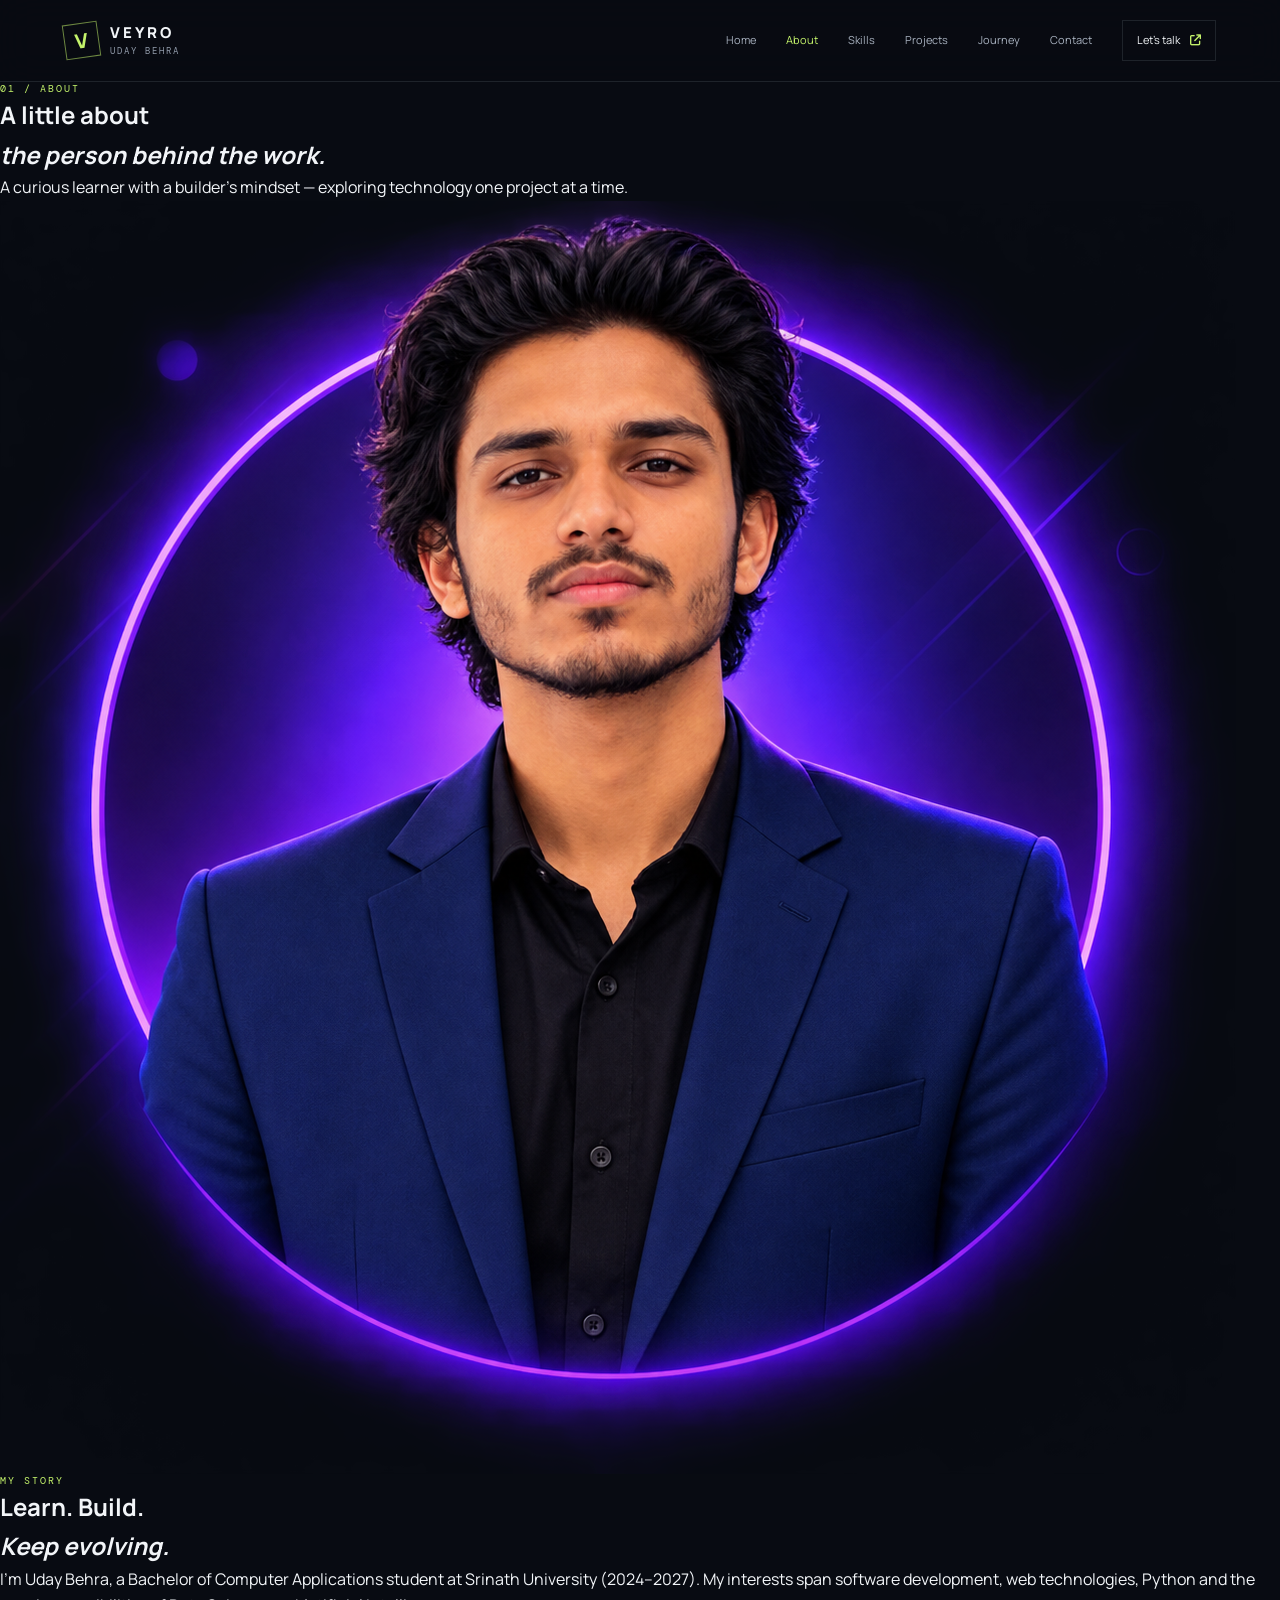
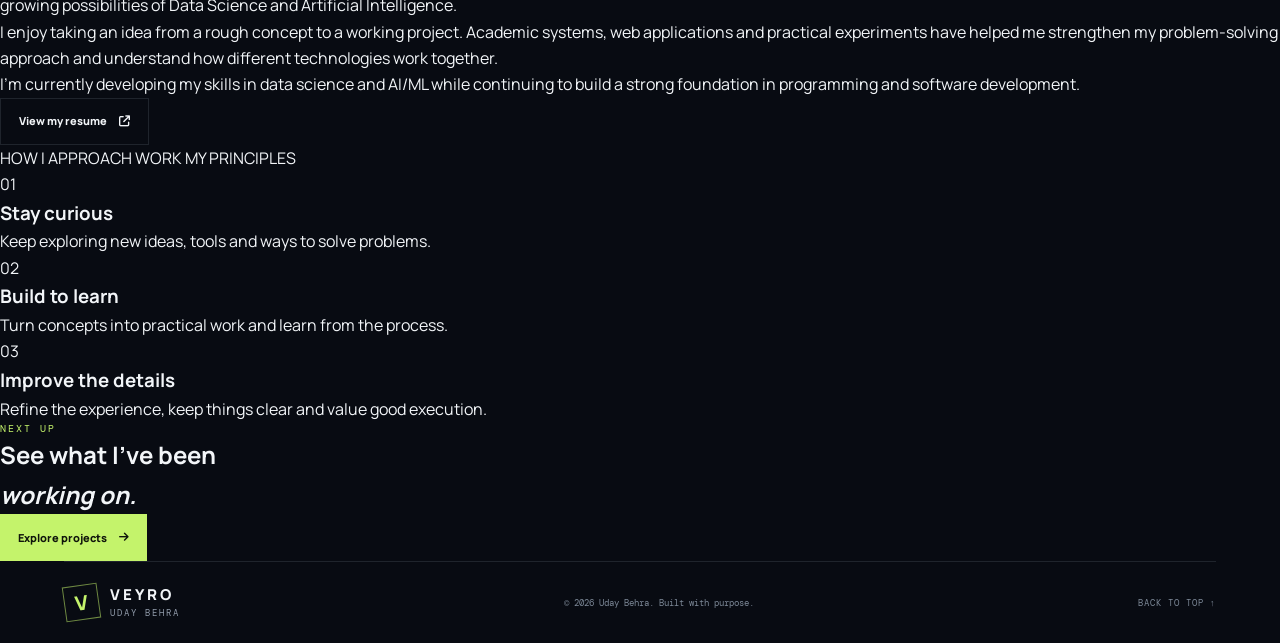
==== about.html @ 2f531437 "Add dedicated About page" ====
<!doctype html><html lang="en"><head><meta charset="utf-8"><meta name="viewport" content="width=device-width,initial-scale=1"><meta name="theme-color" content="#101116"><meta name="description" content="About Uday Behra — background, approach and interests."><title>About | VEYRO — Uday Behra</title><link rel="preconnect" href="https://fonts.googleapis.com"><link rel="preconnect" href="https://fonts.gstatic.com" crossorigin><link href="https://fonts.googleapis.com/css2?family=DM+Mono:wght@400;500&family=Manrope:wght@400;500;600;700;800&display=swap" rel="stylesheet"><link rel="stylesheet" href="https://cdnjs.cloudflare.com/ajax/libs/font-awesome/6.5.2/css/all.min.css"><link rel="stylesheet" href="style.css?v=veyro-multipage-1"></head><body id="top"><div class="scroll-progress" id="progress"></div><header class="site-header"><a class="logo" href="index.html"><span class="logo-mark">V</span><span class="logo-type">VEYRO<small>UDAY BEHRA</small></span></a><button class="menu-toggle" id="menu" aria-label="Toggle navigation" aria-expanded="false"><i class="fa-solid fa-bars"></i></button><nav class="navigation" id="nav"><a class="" href="index.html">Home</a><a class="active" href="about.html">About</a><a class="" href="skills.html">Skills</a><a class="" href="projects.html">Projects</a><a class="" href="journey.html">Journey</a><a class="" href="contact.html">Contact</a><a class="nav-contact" href="contact.html">Let's talk <i class="fa-solid fa-arrow-up-right-from-square"></i></a></nav></header><main>
<section class="page-hero page-shell"><p class="eyebrow">01 / ABOUT</p><h1>A little about<br><em>the person behind the work.</em></h1><p class="page-lead">A curious learner with a builder's mindset — exploring technology one project at a time.</p></section>
<section class="about-main page-shell"><div class="about-photo reveal"><img src="assets/profile.png" alt="Uday Behra"></div><div class="about-story reveal"><p class="eyebrow">MY STORY</p><h2>Learn. Build.<br><em>Keep evolving.</em></h2><p>I'm Uday Behra, a Bachelor of Computer Applications student at Srinath University (2024–2027). My interests span software development, web technologies, Python and the growing possibilities of Data Science and Artificial Intelligence.</p><p>I enjoy taking an idea from a rough concept to a working project. Academic systems, web applications and practical experiments have helped me strengthen my problem-solving approach and understand how different technologies work together.</p><p>I'm currently developing my skills in data science and AI/ML while continuing to build a strong foundation in programming and software development.</p><a class="button button-outline" href="assets/Uday-Behra-Resume.pdf" target="_blank" rel="noopener">View my resume <i class="fa-solid fa-arrow-up-right-from-square"></i></a></div></section>
<section class="values-section"><div class="page-shell"><div class="section-kicker">HOW I APPROACH WORK <span>MY PRINCIPLES</span></div><div class="values-grid"><article class="value-card reveal"><span>01</span><h3>Stay curious</h3><p>Keep exploring new ideas, tools and ways to solve problems.</p></article><article class="value-card reveal"><span>02</span><h3>Build to learn</h3><p>Turn concepts into practical work and learn from the process.</p></article><article class="value-card reveal"><span>03</span><h3>Improve the details</h3><p>Refine the experience, keep things clear and value good execution.</p></article></div></div></section>
<section class="page-cta page-shell"><div><p class="eyebrow">NEXT UP</p><h2>See what I've been<br><em>working on.</em></h2></div><a class="button button-primary" href="projects.html">Explore projects <i class="fa-solid fa-arrow-right"></i></a></section></main><footer class="site-footer"><a class="logo" href="index.html"><span class="logo-mark">V</span><span class="logo-type">VEYRO<small>UDAY BEHRA</small></span></a><p>© <span id="year"></span> Uday Behra. Built with purpose.</p><a href="#top">BACK TO TOP ↑</a></footer><script src="script.js?v=veyro-multipage-1"></script></body></html>
---- style.css ----
:root{--bg:#080b12;--surface:#0d121c;--surface2:#111925;--line:rgba(218,230,255,.11);--text:#f2f5f8;--muted:#929cab;--soft:#c2cad5;--lime:#c4f36b;--cyan:#78e2d0;--max:1180px}*{box-sizing:border-box;margin:0;padding:0}html{scroll-behavior:smooth;scroll-padding-top:90px}body{background:var(--bg);color:var(--text);font-family:Manrope,system-ui,sans-serif;line-height:1.65;overflow-x:hidden}a{color:inherit;text-decoration:none}img{display:block;max-width:100%}button{font:inherit}.scroll-progress{position:fixed;z-index:2000;top:0;left:0;height:2px;width:0;background:var(--lime)}.site-header{height:82px;padding:0 max(5%,calc((100% - var(--max))/2));display:flex;align-items:center;justify-content:space-between;position:sticky;top:0;z-index:1000;background:rgba(8,11,18,.88);backdrop-filter:blur(18px);border-bottom:1px solid var(--line)}.logo{display:flex;align-items:center;gap:11px}.logo-mark{width:35px;height:35px;border:1px solid rgba(196,243,107,.55);color:var(--lime);display:grid;place-items:center;font-size:20px;font-weight:800;transform:rotate(-8deg)}.logo-type{font-size:15px;letter-spacing:3px;font-weight:800;line-height:1.15}.logo-type small{display:block;font:9px 'DM Mono',monospace;letter-spacing:2px;color:var(--muted);margin-top:4px}.navigation{display:flex;align-items:center;gap:30px}.navigation>a{font-size:11px;color:#a9b2c0;transition:.2s}.navigation>a:hover,.navigation>a.active{color:var(--lime)}.navigation .nav-contact{border:1px solid var(--line);padding:10px 14px;color:var(--text)}.navigation .nav-contact i{color:var(--lime);margin-left:8px}.menu-toggle{display:none;background:none;border:0;color:white;font-size:20px}.section-shell{width:min(var(--max),90%);margin-inline:auto}.hero{min-height:690px;position:relative;display:grid;grid-template-columns:1.05fr .95fr;align-items:center;gap:35px;padding:70px 0 105px}.availability{display:inline-flex;align-items:center;gap:9px;border:1px solid var(--line);padding:7px 11px;border-radius:3px;color:#b5c0cb;font:9px 'DM Mono',monospace;letter-spacing:1px;margin-bottom:30px}.availability span,.card-line i{width:7px;height:7px;border-radius:50%;background:var(--lime);box-shadow:0 0 12px rgba(196,243,107,.7)}.eyebrow,.section-label,.mini-label,.detail-label{font:10px 'DM Mono',monospace;letter-spacing:2px;color:var(--lime)}.hero h1{font-size:clamp(48px,6.1vw,79px);line-height:1.08;letter-spacing:-4px;font-weight:800;margin:17px 0 22px}.hero h1 em,.about-layout h2 em,.section-heading h2 em,.contact-copy h2 em{font-style:normal;color:var(--lime)}.accent-dot{color:var(--lime)}.hero-intro{max-width:520px;color:var(--muted);font-size:14px;line-height:1.9}.hero-actions{display:flex;gap:12px;margin:30px 0 30px}.button{min-height:47px;padding:0 18px;display:inline-flex;align-items:center;justify-content:center;gap:12px;font-size:11px;font-weight:800;transition:.25s}.button-primary{background:var(--lime);color:#10150b}.button-outline{border:1px solid var(--line);color:var(--text)}.button:hover{transform:translateY(-3px)}.button i{font-size:11px}.hero-social{display:flex;align-items:center;gap:17px}.hero-social>span{font:9px 'DM Mono',monospace;letter-spacing:1.5px;color:#6f7b8b;margin-right:5px}.hero-social a{color:#aab4c2;font-size:15px}.hero-social a:hover{color:var(--lime)}.hero-visual{height:510px;position:relative;display:grid;place-items:center}.visual-grid{position:absolute;inset:7% 3%;opacity:.22;background-image:linear-gradient(rgba(120,226,208,.16) 1px,transparent 1px),linear-gradient(90deg,rgba(120,226,208,.16) 1px,transparent 1px);background-size:35px 35px;mask-image:radial-gradient(ellipse,black,transparent 72%)}.visual-orbit{position:absolute;border:1px solid rgba(196,243,107,.23);border-radius:50%;transform:rotate(-28deg)}.orbit-one{width:420px;height:300px}.orbit-two{width:350px;height:460px;transform:rotate(42deg);border-color:rgba(120,226,208,.19)}.portrait-frame{position:relative;z-index:2;width:310px;height:390px;background:linear-gradient(145deg,#263343,#111925);border:1px solid rgba(196,243,107,.3);padding:9px;box-shadow:25px 25px 0 rgba(196,243,107,.055),0 30px 90px #0008;overflow:hidden}.portrait-frame img{width:100%;height:100%;object-fit:cover;object-position:center;filter:saturate(.78)}.portrait-fallback{display:none}.portrait-frame.no-photo{display:grid;place-items:center}.portrait-frame.no-photo .portrait-fallback{display:flex;flex-direction:column;align-items:center;font-size:90px;font-weight:800;color:var(--lime)}.portrait-fallback span{font:10px 'DM Mono',monospace;letter-spacing:2px;color:var(--muted)}.float-card{position:absolute;z-index:3;background:#111925;border:1px solid var(--line);box-shadow:0 15px 40px #0006;padding:14px 17px}.card-code{left:-1%;bottom:82px}.mini-label{font-size:8px}.card-code strong{display:block;font-size:14px;margin:4px 0}.card-code strong b{color:var(--lime)}.card-line{display:flex;align-items:center;gap:7px;color:var(--muted);font:9px 'DM Mono',monospace}.card-line i{width:5px;height:5px}.card-location{right:-1%;top:90px;display:flex;align-items:center;gap:9px;font-size:10px;color:#c3ccd7}.card-location i{color:var(--lime)}.visual-index{position:absolute;right:3%;bottom:8px;color:var(--lime);font:11px 'DM Mono',monospace}.visual-index span{color:#677383}.scroll-cue{position:absolute;bottom:25px;left:0;display:flex;align-items:center;gap:12px;color:#6f7b8b;font:9px 'DM Mono',monospace;letter-spacing:1.5px}.scroll-cue span{height:1px;width:35px;background:var(--lime)}.about-section,.expertise-section,.work-section,.journey-section{padding-top:95px;padding-bottom:105px;border-top:1px solid var(--line)}.section-label{display:flex;align-items:center;gap:15px;color:#8793a3;font-size:9px}.section-label i{height:1px;width:42px;background:var(--lime);opacity:.65}.about-layout{display:grid;grid-template-columns:.9fr 1.1fr;gap:90px;margin-top:55px}.about-layout h2,.section-heading h2{font-size:clamp(36px,4.3vw,55px);line-height:1.15;letter-spacing:-2px;margin-top:14px}.about-copy{padding-top:5px}.large-copy{font-size:17px;line-height:1.8;color:#dce3ea;margin-bottom:17px}.about-copy>p:not(.large-copy){font-size:12px;color:var(--muted);line-height:1.9}.about-meta{display:grid;grid-template-columns:repeat(3,1fr);gap:15px;border-top:1px solid var(--line);margin-top:32px;padding-top:20px}.about-meta span,.about-meta b{display:block}.about-meta span{font:8px 'DM Mono',monospace;letter-spacing:1px;color:#8290a0;margin-bottom:6px}.about-meta b{font-size:10px;color:#e2e8ef}.expertise-section{background:#0b1018;width:100%;padding-left:max(5%,calc((100% - var(--max))/2));padding-right:max(5%,calc((100% - var(--max))/2))}.section-heading{display:flex;align-items:end;justify-content:space-between;gap:30px;margin:45px 0 35px}.section-heading h2{margin-top:10px}.section-note{max-width:290px;color:var(--muted);font-size:11px;line-height:1.8}.expertise-grid{display:grid;grid-template-columns:repeat(4,1fr);gap:13px}.expertise-card{position:relative;min-height:260px;padding:25px 21px;background:var(--surface);border:1px solid var(--line);transition:.25s}.expertise-card:hover{border-color:rgba(196,243,107,.45);transform:translateY(-4px)}.card-count{position:absolute;right:18px;top:17px;color:#657183;font:9px 'DM Mono',monospace}.expertise-icon{width:39px;height:39px;display:grid;place-items:center;color:var(--lime);background:rgba(196,243,107,.08);border:1px solid rgba(196,243,107,.16);margin-bottom:24px}.expertise-card h3{font-size:15px;margin-bottom:8px}.expertise-card>p{font-size:10px;color:var(--muted);min-height:42px;line-height:1.7}.chip-list,.project-tags{display:flex;flex-wrap:wrap;gap:6px;margin-top:16px}.chip-list span,.project-tags span{padding:5px 7px;border:1px solid var(--line);font:8px 'DM Mono',monospace;color:#aeb9c7}.work-section .section-heading{margin-bottom:32px}.text-link,.project-link{font-size:10px;color:var(--lime)}.text-link i,.project-link i{margin-left:7px}.project-grid{display:grid;grid-template-columns:repeat(2,1fr);gap:18px}.project-card{background:var(--surface);border:1px solid var(--line);overflow:hidden;transition:.25s}.project-card:hover{transform:translateY(-4px);border-color:rgba(196,243,107,.4)}.project-wide{grid-column:span 2;display:grid;grid-template-columns:1.08fr .92fr}.project-image{height:205px;display:grid;place-items:center;position:relative;overflow:hidden;background:#151e2a}.project-wide .project-image{height:100%;min-height:290px}.project-image>img{width:100%;height:100%;object-fit:cover;transition:.5s}.project-card:hover .project-image>img{transform:scale(1.04)}.image-overlay{position:absolute;inset:0;display:grid;place-items:center;background:#080b12aa;color:var(--lime);opacity:0;transition:.25s}.project-image:hover .image-overlay{opacity:1}.image-overlay i{width:42px;height:42px;border:1px solid rgba(196,243,107,.5);display:grid;place-items:center}.project-info{padding:22px 23px 24px}.project-topline{display:flex;justify-content:space-between;gap:10px;color:#8591a0;font:8px 'DM Mono',monospace;letter-spacing:.8px}.project-info h3{font-size:19px;margin:13px 0 7px}.project-info p{font-size:10px;line-height:1.8;color:var(--muted)}.project-tags{margin-top:15px}.project-link{display:inline-block;margin-top:16px}.project-art{background:radial-gradient(circle at 50% 40%,#273a43,#101722 70%)}.art-symbol{width:100px;height:100px;border:1px solid rgba(196,243,107,.3);border-radius:50%;display:grid;place-items:center;color:var(--lime);font-size:36px;box-shadow:0 0 55px rgba(196,243,107,.09)}.art-food{background:radial-gradient(circle at 50% 40%,#24483c,#101a19 70%)}.art-food .art-symbol{color:#8de0ae;border-color:#8de0ae66}.art-atm{background:radial-gradient(circle at 50% 40%,#3a2e23,#17140f 70%)}.art-atm .art-symbol{color:#f2bd79;border-color:#f2bd7966}.art-game{background:radial-gradient(circle at 50% 40%,#392c4a,#17121e 70%)}.art-game .art-symbol{color:#c69cff;border-color:#c69cff66}.art-machine{background:radial-gradient(circle at 50% 40%,#233b49,#101821 70%)}.art-machine .art-symbol{color:#83d8ed;border-color:#83d8ed66}.journey-section{background:#0b1018;width:100%;padding-left:max(5%,calc((100% - var(--max))/2));padding-right:max(5%,calc((100% - var(--max))/2))}.journey-list{margin-top:45px;border-top:1px solid var(--line)}.journey-item{display:grid;grid-template-columns:125px 15px 1fr auto;align-items:start;gap:22px;padding:25px 0;border-bottom:1px solid var(--line)}.journey-date{font:10px 'DM Mono',monospace;color:#9ba7b5;padding-top:4px}.journey-marker{width:9px;height:9px;border:2px solid var(--lime);border-radius:50%;margin-top:5px;box-shadow:0 0 13px #c4f36b55}.journey-type{font:8px 'DM Mono',monospace;letter-spacing:1.5px;color:var(--lime)}.journey-item h3{font-size:16px;margin:5px 0}.journey-item p{font-size:10px;color:var(--muted)}.journey-status{font:8px 'DM Mono',monospace;color:#a7b1be;border:1px solid var(--line);padding:5px 8px}.certificates{margin-top:55px}.certificate-heading{display:flex;justify-content:space-between;align-items:center;margin-bottom:17px}.certificate-heading>span:last-child{font:8px 'DM Mono',monospace;color:#778494;letter-spacing:1px}.certificate-grid{display:grid;grid-template-columns:1fr 1fr;gap:13px}.certificate-grid article{display:flex;align-items:center;gap:15px;padding:13px;background:var(--surface);border:1px solid var(--line)}.certificate-grid img{width:105px;height:70px;object-fit:cover;background:#151e2a}.certificate-grid b,.certificate-grid span{display:block}.certificate-grid b{font-size:11px}.certificate-grid span{font-size:9px;color:var(--muted);margin-top:5px}.contact-section{padding-top:95px;padding-bottom:85px}.contact-panel{display:grid;grid-template-columns:1.2fr .8fr;gap:50px;padding:55px;background:#111925;border:1px solid rgba(196,243,107,.2);position:relative;overflow:hidden}.contact-panel:after{content:"";position:absolute;width:350px;height:350px;right:15%;top:-230px;border:1px solid rgba(196,243,107,.13);border-radius:50%;box-shadow:0 0 0 40px rgba(196,243,107,.025),0 0 0 80px rgba(196,243,107,.02);pointer-events:none}.contact-copy,.contact-details{position:relative;z-index:1}.contact-copy h2{font-size:clamp(42px,5vw,64px);line-height:1.08;letter-spacing:-3px;margin:14px 0}.contact-copy>p:not(.eyebrow){font-size:11px;color:var(--muted);max-width:380px;margin-bottom:24px}.contact-copy .button{display:inline-flex}.contact-details{align-self:center;display:grid;gap:17px}.detail-label{margin-bottom:5px}.contact-details>a,.contact-details>span{font-size:10px;color:#c4ccd6;display:flex;align-items:center;gap:12px}.contact-details i{width:17px;color:var(--lime)}.contact-social{display:flex;gap:18px;margin-top:14px;padding-top:17px;border-top:1px solid var(--line)}.contact-social a{font:8px 'DM Mono',monospace;letter-spacing:1px;color:#aeb8c5}.contact-social i{font-size:8px;margin-left:4px}.site-footer{width:min(var(--max),90%);margin:auto;padding:23px 0;display:flex;align-items:center;justify-content:space-between;gap:20px;border-top:1px solid var(--line)}.site-footer p,.site-footer>a:last-child{font:9px 'DM Mono',monospace;color:#7d8998}.site-footer>a:last-child{letter-spacing:1px}.reveal{opacity:0;transform:translateY(20px);transition:opacity .7s ease,transform .7s ease}.reveal.visible{opacity:1;transform:none}
@media(max-width:950px){.navigation{gap:17px}.navigation>a{font-size:10px}.hero{min-height:630px}.hero-visual{height:440px}.portrait-frame{width:270px;height:340px}.orbit-one{width:350px;height:260px}.orbit-two{height:380px}.expertise-grid{grid-template-columns:repeat(2,1fr)}.about-layout{gap:45px}.contact-panel{padding:38px;gap:25px}}
@media(max-width:700px){.site-header{height:70px}.menu-toggle{display:block}.navigation{display:none;position:absolute;top:70px;left:0;right:0;background:#0b1018;padding:20px 5%;border-bottom:1px solid var(--line);align-items:stretch;gap:0}.navigation.show{display:flex;flex-direction:column}.navigation>a{padding:12px 0;font-size:12px}.navigation .nav-contact{margin-top:8px;padding:12px}.hero{grid-template-columns:1fr;padding:55px 0 95px;gap:10px}.hero-content{text-align:center}.availability{margin-bottom:22px}.hero h1{font-size:clamp(43px,11vw,65px);letter-spacing:-2.8px}.hero-intro{margin:auto}.hero-actions,.hero-social{justify-content:center}.hero-visual{height:390px;margin-top:15px}.portrait-frame{width:245px;height:305px}.orbit-one{width:320px;height:230px}.orbit-two{height:350px}.card-code{left:0;bottom:55px}.card-location{right:0;top:55px}.scroll-cue{bottom:25px}.about-layout{grid-template-columns:1fr;gap:25px;margin-top:35px}.about-section,.expertise-section,.work-section,.journey-section{padding-top:70px;padding-bottom:75px}.section-heading{align-items:start;flex-direction:column;margin:35px 0 25px}.section-note{max-width:420px}.project-grid{grid-template-columns:1fr}.project-wide{grid-column:auto;display:block}.project-wide .project-image{height:210px;min-height:0}.journey-item{grid-template-columns:75px 12px 1fr;gap:12px}.journey-status{grid-column:3;justify-self:start;margin-top:3px}.contact-panel{grid-template-columns:1fr;padding:30px 23px;gap:35px}.contact-section{padding-top:70px;padding-bottom:65px}.site-footer{flex-wrap:wrap}.site-footer p{order:3;width:100%}}
@media(max-width:460px){.section-shell{width:90%}.hero h1{font-size:43px}.hero-actions{flex-direction:column}.button{width:100%}.hero-visual{height:350px}.portrait-frame{width:220px;height:280px}.orbit-one{width:280px}.orbit-two{height:320px}.float-card{padding:10px 12px}.card-code{left:-3%}.card-location{right:-3%;font-size:9px}.about-meta{grid-template-columns:1fr 1fr}.expertise-grid{grid-template-columns:1fr}.expertise-card{min-height:0}.expertise-card>p{min-height:0}.certificate-grid{grid-template-columns:1fr}.certificate-grid img{width:90px}.project-topline{font-size:7px}.project-info{padding:19px}.journey-item{grid-template-columns:65px 10px 1fr;gap:9px}.journey-item h3{font-size:13px}.journey-item p{font-size:9px}.journey-date{font-size:8px}.site-footer{gap:12px}.site-footer p{font-size:8px}}
@media(prefers-reduced-motion:reduce){html{scroll-behavior:auto}*,*:before,*:after{transition:none!important;animation:none!important}.reveal{opacity:1;transform:none}}
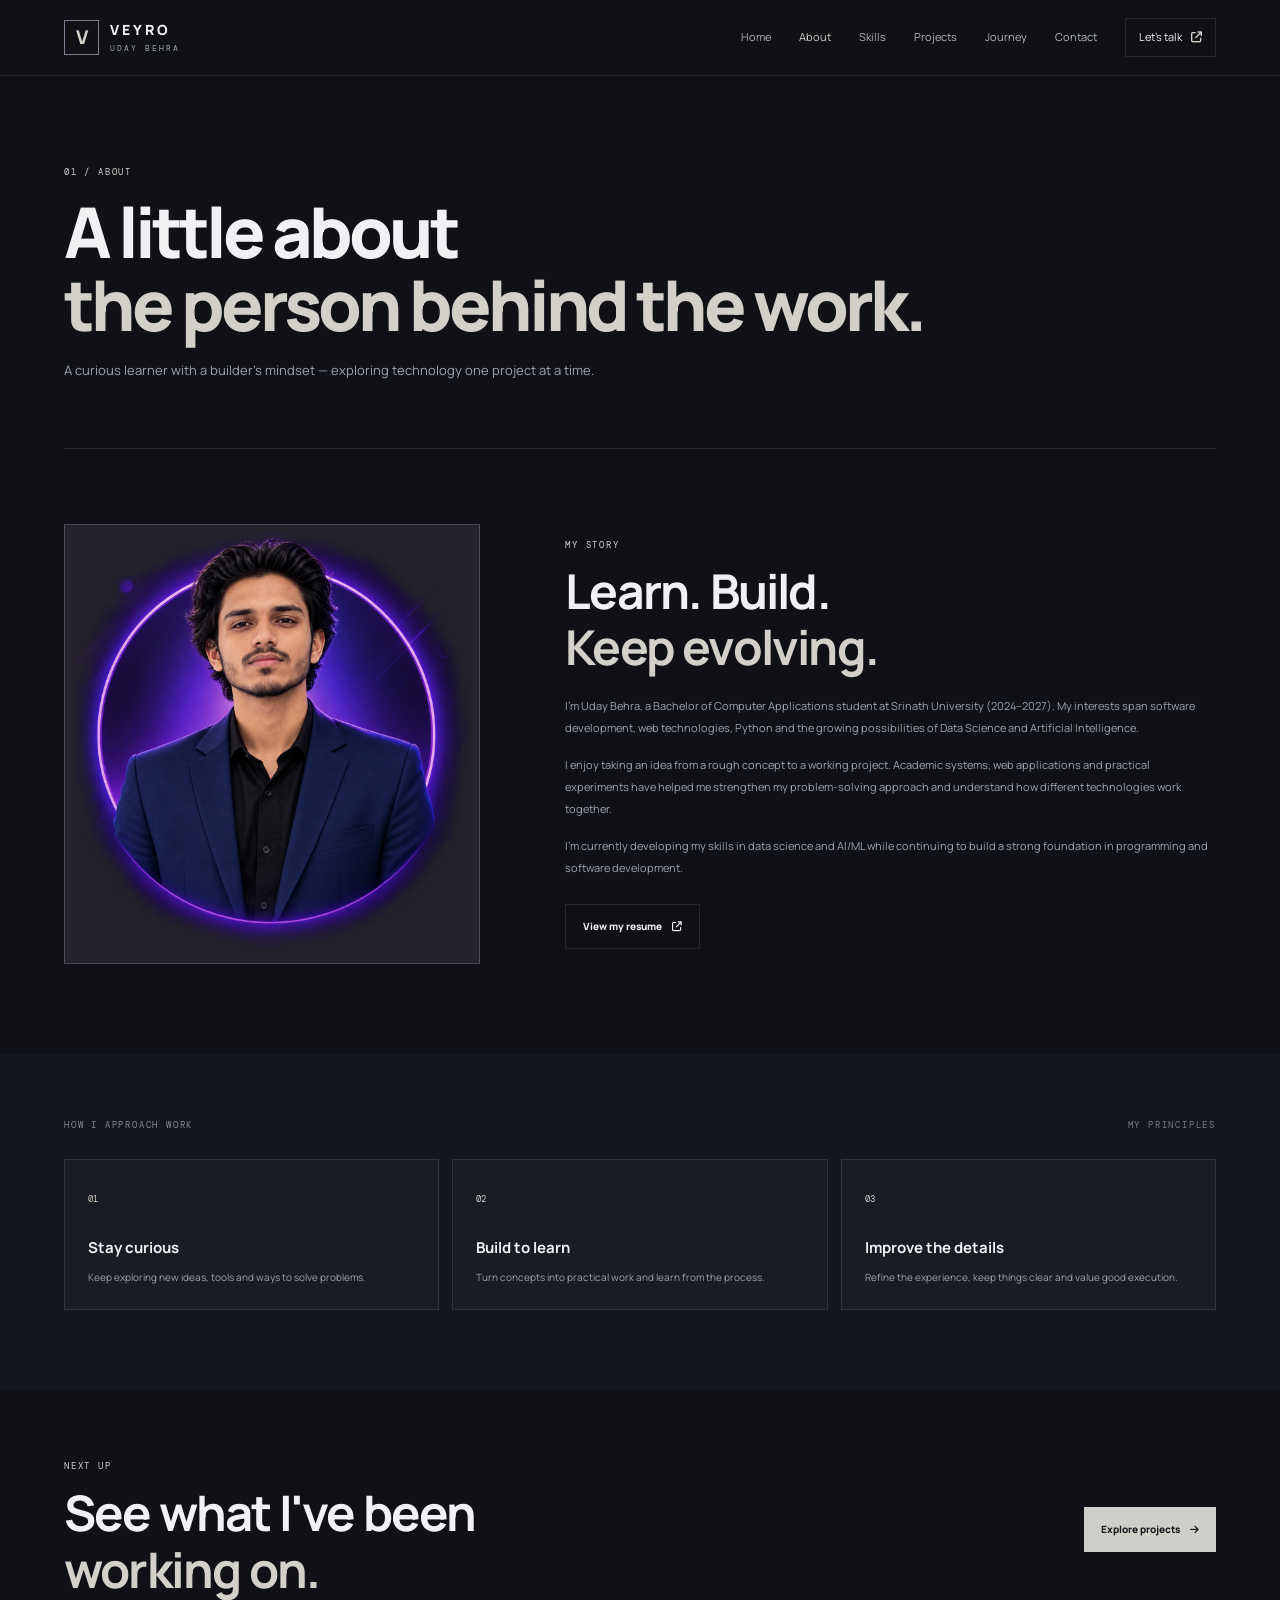
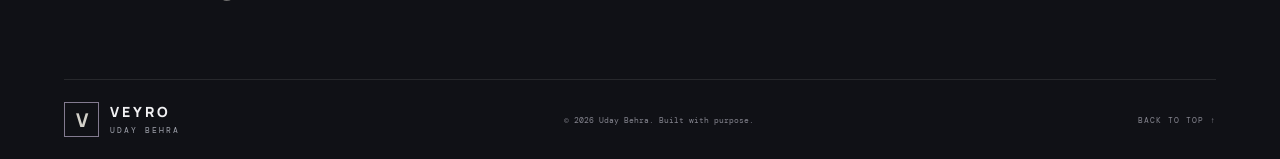
==== commit 9f6edf20: "Redesign VEYRO homepage layout and improve responsive hero" ====
--- a/about.html
+++ b/about.html
@@ -1,5 +1,5 @@
-<!doctype html><html lang="en"><head><meta charset="utf-8"><meta name="viewport" content="width=device-width,initial-scale=1"><meta name="theme-color" content="#101116"><meta name="description" content="About Uday Behra — background, approach and interests."><title>About | VEYRO — Uday Behra</title><link rel="preconnect" href="https://fonts.googleapis.com"><link rel="preconnect" href="https://fonts.gstatic.com" crossorigin><link href="https://fonts.googleapis.com/css2?family=DM+Mono:wght@400;500&family=Manrope:wght@400;500;600;700;800&display=swap" rel="stylesheet"><link rel="stylesheet" href="https://cdnjs.cloudflare.com/ajax/libs/font-awesome/6.5.2/css/all.min.css"><link rel="stylesheet" href="style.css?v=veyro-multipage-1"></head><body id="top"><div class="scroll-progress" id="progress"></div><header class="site-header"><a class="logo" href="index.html"><span class="logo-mark">V</span><span class="logo-type">VEYRO<small>UDAY BEHRA</small></span></a><button class="menu-toggle" id="menu" aria-label="Toggle navigation" aria-expanded="false"><i class="fa-solid fa-bars"></i></button><nav class="navigation" id="nav"><a class="" href="index.html">Home</a><a class="active" href="about.html">About</a><a class="" href="skills.html">Skills</a><a class="" href="projects.html">Projects</a><a class="" href="journey.html">Journey</a><a class="" href="contact.html">Contact</a><a class="nav-contact" href="contact.html">Let's talk <i class="fa-solid fa-arrow-up-right-from-square"></i></a></nav></header><main>
+<!doctype html><html lang="en"><head><meta charset="utf-8"><meta name="viewport" content="width=device-width,initial-scale=1"><meta name="theme-color" content="#101116"><meta name="description" content="About Uday Behra — background, approach and interests."><title>About | VEYRO — Uday Behra</title><link rel="preconnect" href="https://fonts.googleapis.com"><link rel="preconnect" href="https://fonts.gstatic.com" crossorigin><link href="https://fonts.googleapis.com/css2?family=DM+Mono:wght@400;500&family=Manrope:wght@400;500;600;700;800&display=swap" rel="stylesheet"><link rel="stylesheet" href="https://cdnjs.cloudflare.com/ajax/libs/font-awesome/6.5.2/css/all.min.css"><link rel="stylesheet" href="style.css?v=veyro-home-redesign-2"></head><body id="top"><div class="scroll-progress" id="progress"></div><header class="site-header"><a class="logo" href="index.html"><span class="logo-mark">V</span><span class="logo-type">VEYRO<small>UDAY BEHRA</small></span></a><button class="menu-toggle" id="menu" aria-label="Toggle navigation" aria-expanded="false"><i class="fa-solid fa-bars"></i></button><nav class="navigation" id="nav"><a class="" href="index.html">Home</a><a class="active" href="about.html">About</a><a class="" href="skills.html">Skills</a><a class="" href="projects.html">Projects</a><a class="" href="journey.html">Journey</a><a class="" href="contact.html">Contact</a><a class="nav-contact" href="contact.html">Let's talk <i class="fa-solid fa-arrow-up-right-from-square"></i></a></nav></header><main>
 <section class="page-hero page-shell"><p class="eyebrow">01 / ABOUT</p><h1>A little about<br><em>the person behind the work.</em></h1><p class="page-lead">A curious learner with a builder's mindset — exploring technology one project at a time.</p></section>
 <section class="about-main page-shell"><div class="about-photo reveal"><img src="assets/profile.png" alt="Uday Behra"></div><div class="about-story reveal"><p class="eyebrow">MY STORY</p><h2>Learn. Build.<br><em>Keep evolving.</em></h2><p>I'm Uday Behra, a Bachelor of Computer Applications student at Srinath University (2024–2027). My interests span software development, web technologies, Python and the growing possibilities of Data Science and Artificial Intelligence.</p><p>I enjoy taking an idea from a rough concept to a working project. Academic systems, web applications and practical experiments have helped me strengthen my problem-solving approach and understand how different technologies work together.</p><p>I'm currently developing my skills in data science and AI/ML while continuing to build a strong foundation in programming and software development.</p><a class="button button-outline" href="assets/Uday-Behra-Resume.pdf" target="_blank" rel="noopener">View my resume <i class="fa-solid fa-arrow-up-right-from-square"></i></a></div></section>
 <section class="values-section"><div class="page-shell"><div class="section-kicker">HOW I APPROACH WORK <span>MY PRINCIPLES</span></div><div class="values-grid"><article class="value-card reveal"><span>01</span><h3>Stay curious</h3><p>Keep exploring new ideas, tools and ways to solve problems.</p></article><article class="value-card reveal"><span>02</span><h3>Build to learn</h3><p>Turn concepts into practical work and learn from the process.</p></article><article class="value-card reveal"><span>03</span><h3>Improve the details</h3><p>Refine the experience, keep things clear and value good execution.</p></article></div></div></section>
-<section class="page-cta page-shell"><div><p class="eyebrow">NEXT UP</p><h2>See what I've been<br><em>working on.</em></h2></div><a class="button button-primary" href="projects.html">Explore projects <i class="fa-solid fa-arrow-right"></i></a></section></main><footer class="site-footer"><a class="logo" href="index.html"><span class="logo-mark">V</span><span class="logo-type">VEYRO<small>UDAY BEHRA</small></span></a><p>© <span id="year"></span> Uday Behra. Built with purpose.</p><a href="#top">BACK TO TOP ↑</a></footer><script src="script.js?v=veyro-multipage-1"></script></body></html>+<section class="page-cta page-shell"><div><p class="eyebrow">NEXT UP</p><h2>See what I've been<br><em>working on.</em></h2></div><a class="button button-primary" href="projects.html">Explore projects <i class="fa-solid fa-arrow-right"></i></a></section></main><footer class="site-footer"><a class="logo" href="index.html"><span class="logo-mark">V</span><span class="logo-type">VEYRO<small>UDAY BEHRA</small></span></a><p>© <span id="year"></span> Uday Behra. Built with purpose.</p><a href="#top">BACK TO TOP ↑</a></footer><script src="script.js?v=veyro-home-redesign-2"></script></body></html>
--- a/style.css
+++ b/style.css
@@ -1,5 +1,5 @@
-:root{--bg:#080b12;--surface:#0d121c;--surface2:#111925;--line:rgba(218,230,255,.11);--text:#f2f5f8;--muted:#929cab;--soft:#c2cad5;--lime:#c4f36b;--cyan:#78e2d0;--max:1180px}*{box-sizing:border-box;margin:0;padding:0}html{scroll-behavior:smooth;scroll-padding-top:90px}body{background:var(--bg);color:var(--text);font-family:Manrope,system-ui,sans-serif;line-height:1.65;overflow-x:hidden}a{color:inherit;text-decoration:none}img{display:block;max-width:100%}button{font:inherit}.scroll-progress{position:fixed;z-index:2000;top:0;left:0;height:2px;width:0;background:var(--lime)}.site-header{height:82px;padding:0 max(5%,calc((100% - var(--max))/2));display:flex;align-items:center;justify-content:space-between;position:sticky;top:0;z-index:1000;background:rgba(8,11,18,.88);backdrop-filter:blur(18px);border-bottom:1px solid var(--line)}.logo{display:flex;align-items:center;gap:11px}.logo-mark{width:35px;height:35px;border:1px solid rgba(196,243,107,.55);color:var(--lime);display:grid;place-items:center;font-size:20px;font-weight:800;transform:rotate(-8deg)}.logo-type{font-size:15px;letter-spacing:3px;font-weight:800;line-height:1.15}.logo-type small{display:block;font:9px 'DM Mono',monospace;letter-spacing:2px;color:var(--muted);margin-top:4px}.navigation{display:flex;align-items:center;gap:30px}.navigation>a{font-size:11px;color:#a9b2c0;transition:.2s}.navigation>a:hover,.navigation>a.active{color:var(--lime)}.navigation .nav-contact{border:1px solid var(--line);padding:10px 14px;color:var(--text)}.navigation .nav-contact i{color:var(--lime);margin-left:8px}.menu-toggle{display:none;background:none;border:0;color:white;font-size:20px}.section-shell{width:min(var(--max),90%);margin-inline:auto}.hero{min-height:690px;position:relative;display:grid;grid-template-columns:1.05fr .95fr;align-items:center;gap:35px;padding:70px 0 105px}.availability{display:inline-flex;align-items:center;gap:9px;border:1px solid var(--line);padding:7px 11px;border-radius:3px;color:#b5c0cb;font:9px 'DM Mono',monospace;letter-spacing:1px;margin-bottom:30px}.availability span,.card-line i{width:7px;height:7px;border-radius:50%;background:var(--lime);box-shadow:0 0 12px rgba(196,243,107,.7)}.eyebrow,.section-label,.mini-label,.detail-label{font:10px 'DM Mono',monospace;letter-spacing:2px;color:var(--lime)}.hero h1{font-size:clamp(48px,6.1vw,79px);line-height:1.08;letter-spacing:-4px;font-weight:800;margin:17px 0 22px}.hero h1 em,.about-layout h2 em,.section-heading h2 em,.contact-copy h2 em{font-style:normal;color:var(--lime)}.accent-dot{color:var(--lime)}.hero-intro{max-width:520px;color:var(--muted);font-size:14px;line-height:1.9}.hero-actions{display:flex;gap:12px;margin:30px 0 30px}.button{min-height:47px;padding:0 18px;display:inline-flex;align-items:center;justify-content:center;gap:12px;font-size:11px;font-weight:800;transition:.25s}.button-primary{background:var(--lime);color:#10150b}.button-outline{border:1px solid var(--line);color:var(--text)}.button:hover{transform:translateY(-3px)}.button i{font-size:11px}.hero-social{display:flex;align-items:center;gap:17px}.hero-social>span{font:9px 'DM Mono',monospace;letter-spacing:1.5px;color:#6f7b8b;margin-right:5px}.hero-social a{color:#aab4c2;font-size:15px}.hero-social a:hover{color:var(--lime)}.hero-visual{height:510px;position:relative;display:grid;place-items:center}.visual-grid{position:absolute;inset:7% 3%;opacity:.22;background-image:linear-gradient(rgba(120,226,208,.16) 1px,transparent 1px),linear-gradient(90deg,rgba(120,226,208,.16) 1px,transparent 1px);background-size:35px 35px;mask-image:radial-gradient(ellipse,black,transparent 72%)}.visual-orbit{position:absolute;border:1px solid rgba(196,243,107,.23);border-radius:50%;transform:rotate(-28deg)}.orbit-one{width:420px;height:300px}.orbit-two{width:350px;height:460px;transform:rotate(42deg);border-color:rgba(120,226,208,.19)}.portrait-frame{position:relative;z-index:2;width:310px;height:390px;background:linear-gradient(145deg,#263343,#111925);border:1px solid rgba(196,243,107,.3);padding:9px;box-shadow:25px 25px 0 rgba(196,243,107,.055),0 30px 90px #0008;overflow:hidden}.portrait-frame img{width:100%;height:100%;object-fit:cover;object-position:center;filter:saturate(.78)}.portrait-fallback{display:none}.portrait-frame.no-photo{display:grid;place-items:center}.portrait-frame.no-photo .portrait-fallback{display:flex;flex-direction:column;align-items:center;font-size:90px;font-weight:800;color:var(--lime)}.portrait-fallback span{font:10px 'DM Mono',monospace;letter-spacing:2px;color:var(--muted)}.float-card{position:absolute;z-index:3;background:#111925;border:1px solid var(--line);box-shadow:0 15px 40px #0006;padding:14px 17px}.card-code{left:-1%;bottom:82px}.mini-label{font-size:8px}.card-code strong{display:block;font-size:14px;margin:4px 0}.card-code strong b{color:var(--lime)}.card-line{display:flex;align-items:center;gap:7px;color:var(--muted);font:9px 'DM Mono',monospace}.card-line i{width:5px;height:5px}.card-location{right:-1%;top:90px;display:flex;align-items:center;gap:9px;font-size:10px;color:#c3ccd7}.card-location i{color:var(--lime)}.visual-index{position:absolute;right:3%;bottom:8px;color:var(--lime);font:11px 'DM Mono',monospace}.visual-index span{color:#677383}.scroll-cue{position:absolute;bottom:25px;left:0;display:flex;align-items:center;gap:12px;color:#6f7b8b;font:9px 'DM Mono',monospace;letter-spacing:1.5px}.scroll-cue span{height:1px;width:35px;background:var(--lime)}.about-section,.expertise-section,.work-section,.journey-section{padding-top:95px;padding-bottom:105px;border-top:1px solid var(--line)}.section-label{display:flex;align-items:center;gap:15px;color:#8793a3;font-size:9px}.section-label i{height:1px;width:42px;background:var(--lime);opacity:.65}.about-layout{display:grid;grid-template-columns:.9fr 1.1fr;gap:90px;margin-top:55px}.about-layout h2,.section-heading h2{font-size:clamp(36px,4.3vw,55px);line-height:1.15;letter-spacing:-2px;margin-top:14px}.about-copy{padding-top:5px}.large-copy{font-size:17px;line-height:1.8;color:#dce3ea;margin-bottom:17px}.about-copy>p:not(.large-copy){font-size:12px;color:var(--muted);line-height:1.9}.about-meta{display:grid;grid-template-columns:repeat(3,1fr);gap:15px;border-top:1px solid var(--line);margin-top:32px;padding-top:20px}.about-meta span,.about-meta b{display:block}.about-meta span{font:8px 'DM Mono',monospace;letter-spacing:1px;color:#8290a0;margin-bottom:6px}.about-meta b{font-size:10px;color:#e2e8ef}.expertise-section{background:#0b1018;width:100%;padding-left:max(5%,calc((100% - var(--max))/2));padding-right:max(5%,calc((100% - var(--max))/2))}.section-heading{display:flex;align-items:end;justify-content:space-between;gap:30px;margin:45px 0 35px}.section-heading h2{margin-top:10px}.section-note{max-width:290px;color:var(--muted);font-size:11px;line-height:1.8}.expertise-grid{display:grid;grid-template-columns:repeat(4,1fr);gap:13px}.expertise-card{position:relative;min-height:260px;padding:25px 21px;background:var(--surface);border:1px solid var(--line);transition:.25s}.expertise-card:hover{border-color:rgba(196,243,107,.45);transform:translateY(-4px)}.card-count{position:absolute;right:18px;top:17px;color:#657183;font:9px 'DM Mono',monospace}.expertise-icon{width:39px;height:39px;display:grid;place-items:center;color:var(--lime);background:rgba(196,243,107,.08);border:1px solid rgba(196,243,107,.16);margin-bottom:24px}.expertise-card h3{font-size:15px;margin-bottom:8px}.expertise-card>p{font-size:10px;color:var(--muted);min-height:42px;line-height:1.7}.chip-list,.project-tags{display:flex;flex-wrap:wrap;gap:6px;margin-top:16px}.chip-list span,.project-tags span{padding:5px 7px;border:1px solid var(--line);font:8px 'DM Mono',monospace;color:#aeb9c7}.work-section .section-heading{margin-bottom:32px}.text-link,.project-link{font-size:10px;color:var(--lime)}.text-link i,.project-link i{margin-left:7px}.project-grid{display:grid;grid-template-columns:repeat(2,1fr);gap:18px}.project-card{background:var(--surface);border:1px solid var(--line);overflow:hidden;transition:.25s}.project-card:hover{transform:translateY(-4px);border-color:rgba(196,243,107,.4)}.project-wide{grid-column:span 2;display:grid;grid-template-columns:1.08fr .92fr}.project-image{height:205px;display:grid;place-items:center;position:relative;overflow:hidden;background:#151e2a}.project-wide .project-image{height:100%;min-height:290px}.project-image>img{width:100%;height:100%;object-fit:cover;transition:.5s}.project-card:hover .project-image>img{transform:scale(1.04)}.image-overlay{position:absolute;inset:0;display:grid;place-items:center;background:#080b12aa;color:var(--lime);opacity:0;transition:.25s}.project-image:hover .image-overlay{opacity:1}.image-overlay i{width:42px;height:42px;border:1px solid rgba(196,243,107,.5);display:grid;place-items:center}.project-info{padding:22px 23px 24px}.project-topline{display:flex;justify-content:space-between;gap:10px;color:#8591a0;font:8px 'DM Mono',monospace;letter-spacing:.8px}.project-info h3{font-size:19px;margin:13px 0 7px}.project-info p{font-size:10px;line-height:1.8;color:var(--muted)}.project-tags{margin-top:15px}.project-link{display:inline-block;margin-top:16px}.project-art{background:radial-gradient(circle at 50% 40%,#273a43,#101722 70%)}.art-symbol{width:100px;height:100px;border:1px solid rgba(196,243,107,.3);border-radius:50%;display:grid;place-items:center;color:var(--lime);font-size:36px;box-shadow:0 0 55px rgba(196,243,107,.09)}.art-food{background:radial-gradient(circle at 50% 40%,#24483c,#101a19 70%)}.art-food .art-symbol{color:#8de0ae;border-color:#8de0ae66}.art-atm{background:radial-gradient(circle at 50% 40%,#3a2e23,#17140f 70%)}.art-atm .art-symbol{color:#f2bd79;border-color:#f2bd7966}.art-game{background:radial-gradient(circle at 50% 40%,#392c4a,#17121e 70%)}.art-game .art-symbol{color:#c69cff;border-color:#c69cff66}.art-machine{background:radial-gradient(circle at 50% 40%,#233b49,#101821 70%)}.art-machine .art-symbol{color:#83d8ed;border-color:#83d8ed66}.journey-section{background:#0b1018;width:100%;padding-left:max(5%,calc((100% - var(--max))/2));padding-right:max(5%,calc((100% - var(--max))/2))}.journey-list{margin-top:45px;border-top:1px solid var(--line)}.journey-item{display:grid;grid-template-columns:125px 15px 1fr auto;align-items:start;gap:22px;padding:25px 0;border-bottom:1px solid var(--line)}.journey-date{font:10px 'DM Mono',monospace;color:#9ba7b5;padding-top:4px}.journey-marker{width:9px;height:9px;border:2px solid var(--lime);border-radius:50%;margin-top:5px;box-shadow:0 0 13px #c4f36b55}.journey-type{font:8px 'DM Mono',monospace;letter-spacing:1.5px;color:var(--lime)}.journey-item h3{font-size:16px;margin:5px 0}.journey-item p{font-size:10px;color:var(--muted)}.journey-status{font:8px 'DM Mono',monospace;color:#a7b1be;border:1px solid var(--line);padding:5px 8px}.certificates{margin-top:55px}.certificate-heading{display:flex;justify-content:space-between;align-items:center;margin-bottom:17px}.certificate-heading>span:last-child{font:8px 'DM Mono',monospace;color:#778494;letter-spacing:1px}.certificate-grid{display:grid;grid-template-columns:1fr 1fr;gap:13px}.certificate-grid article{display:flex;align-items:center;gap:15px;padding:13px;background:var(--surface);border:1px solid var(--line)}.certificate-grid img{width:105px;height:70px;object-fit:cover;background:#151e2a}.certificate-grid b,.certificate-grid span{display:block}.certificate-grid b{font-size:11px}.certificate-grid span{font-size:9px;color:var(--muted);margin-top:5px}.contact-section{padding-top:95px;padding-bottom:85px}.contact-panel{display:grid;grid-template-columns:1.2fr .8fr;gap:50px;padding:55px;background:#111925;border:1px solid rgba(196,243,107,.2);position:relative;overflow:hidden}.contact-panel:after{content:"";position:absolute;width:350px;height:350px;right:15%;top:-230px;border:1px solid rgba(196,243,107,.13);border-radius:50%;box-shadow:0 0 0 40px rgba(196,243,107,.025),0 0 0 80px rgba(196,243,107,.02);pointer-events:none}.contact-copy,.contact-details{position:relative;z-index:1}.contact-copy h2{font-size:clamp(42px,5vw,64px);line-height:1.08;letter-spacing:-3px;margin:14px 0}.contact-copy>p:not(.eyebrow){font-size:11px;color:var(--muted);max-width:380px;margin-bottom:24px}.contact-copy .button{display:inline-flex}.contact-details{align-self:center;display:grid;gap:17px}.detail-label{margin-bottom:5px}.contact-details>a,.contact-details>span{font-size:10px;color:#c4ccd6;display:flex;align-items:center;gap:12px}.contact-details i{width:17px;color:var(--lime)}.contact-social{display:flex;gap:18px;margin-top:14px;padding-top:17px;border-top:1px solid var(--line)}.contact-social a{font:8px 'DM Mono',monospace;letter-spacing:1px;color:#aeb8c5}.contact-social i{font-size:8px;margin-left:4px}.site-footer{width:min(var(--max),90%);margin:auto;padding:23px 0;display:flex;align-items:center;justify-content:space-between;gap:20px;border-top:1px solid var(--line)}.site-footer p,.site-footer>a:last-child{font:9px 'DM Mono',monospace;color:#7d8998}.site-footer>a:last-child{letter-spacing:1px}.reveal{opacity:0;transform:translateY(20px);transition:opacity .7s ease,transform .7s ease}.reveal.visible{opacity:1;transform:none}
-@media(max-width:950px){.navigation{gap:17px}.navigation>a{font-size:10px}.hero{min-height:630px}.hero-visual{height:440px}.portrait-frame{width:270px;height:340px}.orbit-one{width:350px;height:260px}.orbit-two{height:380px}.expertise-grid{grid-template-columns:repeat(2,1fr)}.about-layout{gap:45px}.contact-panel{padding:38px;gap:25px}}
-@media(max-width:700px){.site-header{height:70px}.menu-toggle{display:block}.navigation{display:none;position:absolute;top:70px;left:0;right:0;background:#0b1018;padding:20px 5%;border-bottom:1px solid var(--line);align-items:stretch;gap:0}.navigation.show{display:flex;flex-direction:column}.navigation>a{padding:12px 0;font-size:12px}.navigation .nav-contact{margin-top:8px;padding:12px}.hero{grid-template-columns:1fr;padding:55px 0 95px;gap:10px}.hero-content{text-align:center}.availability{margin-bottom:22px}.hero h1{font-size:clamp(43px,11vw,65px);letter-spacing:-2.8px}.hero-intro{margin:auto}.hero-actions,.hero-social{justify-content:center}.hero-visual{height:390px;margin-top:15px}.portrait-frame{width:245px;height:305px}.orbit-one{width:320px;height:230px}.orbit-two{height:350px}.card-code{left:0;bottom:55px}.card-location{right:0;top:55px}.scroll-cue{bottom:25px}.about-layout{grid-template-columns:1fr;gap:25px;margin-top:35px}.about-section,.expertise-section,.work-section,.journey-section{padding-top:70px;padding-bottom:75px}.section-heading{align-items:start;flex-direction:column;margin:35px 0 25px}.section-note{max-width:420px}.project-grid{grid-template-columns:1fr}.project-wide{grid-column:auto;display:block}.project-wide .project-image{height:210px;min-height:0}.journey-item{grid-template-columns:75px 12px 1fr;gap:12px}.journey-status{grid-column:3;justify-self:start;margin-top:3px}.contact-panel{grid-template-columns:1fr;padding:30px 23px;gap:35px}.contact-section{padding-top:70px;padding-bottom:65px}.site-footer{flex-wrap:wrap}.site-footer p{order:3;width:100%}}
-@media(max-width:460px){.section-shell{width:90%}.hero h1{font-size:43px}.hero-actions{flex-direction:column}.button{width:100%}.hero-visual{height:350px}.portrait-frame{width:220px;height:280px}.orbit-one{width:280px}.orbit-two{height:320px}.float-card{padding:10px 12px}.card-code{left:-3%}.card-location{right:-3%;font-size:9px}.about-meta{grid-template-columns:1fr 1fr}.expertise-grid{grid-template-columns:1fr}.expertise-card{min-height:0}.expertise-card>p{min-height:0}.certificate-grid{grid-template-columns:1fr}.certificate-grid img{width:90px}.project-topline{font-size:7px}.project-info{padding:19px}.journey-item{grid-template-columns:65px 10px 1fr;gap:9px}.journey-item h3{font-size:13px}.journey-item p{font-size:9px}.journey-date{font-size:8px}.site-footer{gap:12px}.site-footer p{font-size:8px}}
-@media(prefers-reduced-motion:reduce){html{scroll-behavior:auto}*,*:before,*:after{transition:none!important;animation:none!important}.reveal{opacity:1;transform:none}}+:root{--bg:#101116;--surface:#171920;--surface2:#1d2028;--line:rgba(238,240,245,.1);--text:#f1f1f3;--muted:#a0a3ad;--soft:#c8c9cf;--accent:#aaa8a2;--accent2:#d2d0c9;--max:1280px}*{box-sizing:border-box;margin:0;padding:0}html{scroll-behavior:smooth;scroll-padding-top:90px}body{animation:pageEnter .42s ease both;transition:opacity .22s ease; background:var(--bg);color:var(--text);font-family:Manrope,system-ui,sans-serif;line-height:1.7;overflow-x:hidden}a{color:inherit;text-decoration:none}img{display:block;max-width:100%}button,input,textarea{font:inherit}.scroll-progress{position:fixed;z-index:2000;top:0;left:0;height:2px;width:0;background:var(--accent)}.site-header{height:76px;padding:0 max(5%,calc((100% - var(--max))/2));display:flex;align-items:center;justify-content:space-between;position:sticky;top:0;z-index:1000;background:rgba(16,17,22,.94);backdrop-filter:blur(16px);border-bottom:1px solid var(--line)}.logo{display:flex;align-items:center;gap:11px}.logo-mark{width:35px;height:35px;border:1px solid #837b90;color:var(--accent2);display:grid;place-items:center;font-size:19px;font-weight:800}.logo-type{font-size:14px;letter-spacing:3px;font-weight:800;line-height:1.15}.logo-type small{display:block;font:8px 'DM Mono',monospace;letter-spacing:2px;color:var(--muted);margin-top:5px}.navigation{display:flex;align-items:center;gap:28px}.navigation>a{font-size:11px;color:#b2b3bc;transition:color .25s}.navigation>a:hover,.navigation>a.active{color:var(--accent2)}.navigation .nav-contact{border:1px solid var(--line);padding:9px 13px;color:var(--text)}.navigation .nav-contact i{color:var(--accent2);margin-left:7px}.menu-toggle{display:none;background:none;border:0;color:white;font-size:20px}.page-shell{width:min(var(--max),90%);margin-inline:auto}.eyebrow,.section-kicker,.section-label,.project-index,.project-row>div>span,.timeline-entry>div>span,.contact-methods small,.detail-label{font:9px 'DM Mono',monospace;letter-spacing:1.8px;color:var(--accent2)}.home-hero{min-height:650px;display:grid;grid-template-columns:1fr 1fr;align-items:center;gap:58px;padding:62px 0 48px}.availability{display:inline-flex;align-items:center;gap:9px;border:1px solid var(--line);padding:7px 11px;color:#c3c3ca;font:8px 'DM Mono',monospace;letter-spacing:1px;margin-bottom:26px}.availability span{width:6px;height:6px;border-radius:50%;background:#9eaf9d}.home-copy h1,.page-hero h1{font-size:clamp(50px,6.2vw,82px);line-height:1.04;letter-spacing:-4px;font-weight:800;margin:15px 0 20px}.home-copy h1 em,.page-hero h1 em,.home-intro h2 em,.home-bottom h2 em,.about-story h2 em,.page-cta h2 em,.contact-copy h2 em{font-style:normal;color:var(--accent2)}.hero-intro,.page-lead{max-width:550px;color:var(--muted);font-size:13px;line-height:1.95}.hero-actions{display:flex;gap:11px;margin:28px 0}.button{min-height:45px;padding:0 17px;display:inline-flex;align-items:center;justify-content:center;gap:10px;font-size:10px;font-weight:800;transition:transform .25s,background .25s,border-color .25s}.button-primary{background:#d0cec8;color:#17181c}.button-outline{border:1px solid var(--line);color:var(--text)}.button:hover{transform:translateY(-3px)}.button-primary:hover{background:#e0ded8}.hero-social{display:flex;align-items:center;gap:17px}.hero-social>span{font:8px 'DM Mono',monospace;letter-spacing:1.5px;color:#858894;margin-right:5px}.hero-social a{font-size:14px;color:#c2c2ca}.hero-social a:hover{color:var(--accent2)}.home-visual{height:535px;position:relative;display:grid;place-items:center}.portrait-frame{width:min(100%,490px);height:500px;padding:0;background:#202127;border:1px solid #555761;box-shadow:14px 14px 0 rgba(255,255,255,.035);overflow:hidden;clip-path:polygon(10% 0,100% 0,100% 88%,88% 100%,0 100%,0 12%)}.portrait-frame img{width:100%;height:100%;object-fit:cover;object-position:center 28%;filter:saturate(.82)}.portrait-fallback{display:none}.portrait-frame.no-photo{display:grid;place-items:center}.portrait-frame.no-photo .portrait-fallback{display:flex;flex-direction:column;align-items:center;font-size:86px;font-weight:800;color:var(--accent2)}.portrait-fallback span{font:9px 'DM Mono',monospace;letter-spacing:2px;color:var(--muted)}.visual-note{position:absolute;background:#1b1c23;border:1px solid var(--line);padding:11px 14px;font:8px 'DM Mono',monospace;letter-spacing:1px;color:#c7c5cd}.visual-note span{color:var(--accent2);padding:0 4px}.note-top{top:12px;right:-8px}.note-bottom{bottom:12px;left:-10px}.home-stats{display:grid;grid-template-columns:repeat(4,1fr);padding:22px 0 34px;border-bottom:1px solid var(--line);gap:0}.stat-item{display:flex;align-items:center;justify-content:center;gap:16px;padding:8px 14px;border-right:1px solid var(--line)}.stat-item:last-child{border:0}.stat-item>i{font-size:23px;color:var(--accent2)}.stat-item strong{display:block;font-size:19px;line-height:1.3}.stat-item span{display:block;font-size:10px;color:var(--muted)}.section-block{padding-top:40px;padding-bottom:90px;border-top:1px solid var(--line)}.section-kicker{display:flex;justify-content:space-between;color:#858895}.section-kicker span{color:#777b86}.home-intro-grid{display:grid;grid-template-columns:1fr 1fr;gap:70px;margin-top:40px}.home-intro h2,.home-bottom h2,.page-cta h2{font-size:clamp(33px,4vw,49px);line-height:1.18;letter-spacing:-1.8px}.home-intro-grid>div p{font-size:12px;color:var(--muted);line-height:1.95;margin-bottom:16px}.under-link{font-size:10px;color:var(--accent2);display:inline-flex;align-items:center;gap:9px}.home-focus{background:#15171e;padding:65px 0 80px}.focus-grid{display:grid;grid-template-columns:repeat(3,1fr);gap:13px;margin-top:28px}.focus-card{position:relative;min-height:210px;padding:24px;background:#1a1c24;border:1px solid var(--line);transition:transform .3s,border-color .3s}.focus-card:hover{transform:translateY(-5px);border-color:#77766f}.focus-card>span{position:absolute;right:18px;top:16px;color:#85818e;font:9px 'DM Mono',monospace}.focus-card>i{font-size:19px;color:var(--accent2);margin-bottom:22px}.focus-card h3{font-size:15px;margin-bottom:6px}.focus-card p{font-size:10px;color:var(--muted);line-height:1.8;min-height:38px}.focus-card b{display:block;font:9px 'DM Mono',monospace;color:var(--accent2);margin-top:17px}.home-bottom,.page-cta{padding-top:75px;padding-bottom:75px;display:flex;align-items:center;justify-content:space-between;gap:25px}.home-bottom h2{margin-top:12px}.page-hero{padding-top:90px;padding-bottom:65px;border-bottom:1px solid var(--line)}.page-hero h1{font-size:clamp(46px,6vw,70px);margin:17px 0}.page-lead{max-width:610px}.about-main{display:grid;grid-template-columns:.78fr 1.22fr;gap:85px;padding-top:75px;padding-bottom:90px;align-items:center}.about-photo{height:440px;background:#24232b;padding:8px;border:1px solid #514b59}.about-photo img{width:100%;height:100%;object-fit:cover;object-position:center;filter:saturate(.75)}.about-story h2,.contact-copy h2{font-size:clamp(35px,4vw,48px);line-height:1.16;letter-spacing:-1.8px;margin:12px 0 20px}.about-story>p:not(.eyebrow),.contact-copy>p:not(.eyebrow){font-size:11px;color:var(--muted);line-height:2;margin-bottom:15px}.about-story .button{margin-top:10px}.values-section,.certification-section{background:#15171e;padding:65px 0 80px}.values-grid{display:grid;grid-template-columns:repeat(3,1fr);gap:13px;margin-top:28px}.value-card{padding:23px;background:#1a1c24;border:1px solid var(--line)}.value-card>span{font:9px 'DM Mono',monospace;color:var(--accent2)}.value-card h3{font-size:15px;margin:25px 0 7px}.value-card p{font-size:10px;color:var(--muted);line-height:1.8}.page-cta{padding-top:70px;padding-bottom:80px}.page-cta h2{margin-top:12px}.skills-main{padding-top:35px;padding-bottom:45px}.skill-category{display:grid;grid-template-columns:.8fr 1.2fr;gap:35px;padding:27px 0;border-bottom:1px solid var(--line)}.skill-heading{display:flex;gap:17px}.skill-heading>span{font:10px 'DM Mono',monospace;color:var(--accent2);padding-top:5px}.skill-heading h2{font-size:17px}.skill-heading p{font-size:10px;color:var(--muted);margin-top:5px}.skill-pills{display:flex;flex-wrap:wrap;gap:8px;align-content:center}.skill-pills span,.project-tags span{border:1px solid var(--line);padding:7px 11px;color:#d0ced5;font:9px 'DM Mono',monospace}.skills-note{padding-bottom:80px}.note-box{display:flex;align-items:center;gap:20px;background:#191b23;border:1px solid var(--line);padding:24px}.note-box>i{font-size:23px;color:var(--accent2)}.note-box h3{font-size:14px}.note-box p{font-size:10px;color:var(--muted);margin-top:4px}.projects-main{padding-top:55px;padding-bottom:90px}.project-feature{display:grid;grid-template-columns:1.1fr .9fr;background:#181a22;border:1px solid var(--line);margin-bottom:30px}.project-visual{height:100%;min-height:300px;overflow:hidden}.project-visual img{width:100%;height:100%;object-fit:cover;transition:transform .6s}.project-visual:hover img{transform:scale(1.035)}.project-description{padding:35px;align-self:center}.project-description h2{font-size:25px;line-height:1.25;margin:15px 0}.project-description p,.project-row p{font-size:11px;color:var(--muted);line-height:1.9}.project-tags{display:flex;flex-wrap:wrap;gap:7px;margin:17px 0}.project-description .under-link{margin-top:8px}.project-list{border-top:1px solid var(--line)}.project-row{display:grid;grid-template-columns:60px 1fr auto;gap:22px;align-items:center;padding:23px 10px;border-bottom:1px solid var(--line)}.project-icon{width:48px;height:48px;display:grid;place-items:center;background:#20212a;color:var(--accent2);font-size:18px}.project-row h3{font-size:15px;margin:5px 0}.project-row p{max-width:690px}.project-row>a{color:var(--accent2);padding:12px}.project-static{font:8px 'DM Mono',monospace;color:#8c8b94}.journey-main{padding-top:55px;padding-bottom:75px}.timeline{max-width:900px;margin-left:auto;border-left:1px solid #665f70}.timeline-entry{display:grid;grid-template-columns:125px 15px 1fr;gap:22px;padding:0 0 48px;margin-left:-1px}.timeline-entry time{font:10px 'DM Mono',monospace;color:#a7a2ae;padding-top:3px}.timeline-dot{width:9px;height:9px;background:var(--accent2);border:2px solid var(--bg);border-radius:50%;margin:4px 0 0 -5px}.timeline-entry h2{font-size:19px;margin:8px 0 4px}.timeline-entry h3{font-size:11px;color:#c1bdc8;font-weight:600}.timeline-entry p{font-size:10px;color:var(--muted);line-height:1.9;margin-top:11px;max-width:650px}.status-label{display:inline-block;font:8px 'DM Mono',monospace;color:var(--accent2);border:1px solid var(--line);padding:5px 8px;margin-top:13px;font-weight:400}.certificate-grid{display:grid;grid-template-columns:1fr 1fr;gap:14px;margin-top:27px}.certificate-grid article{display:flex;align-items:center;gap:16px;background:#1b1d25;border:1px solid var(--line);padding:13px}.certificate-grid img{width:115px;height:76px;object-fit:cover;background:#292832}.certificate-grid span{font:8px 'DM Mono',monospace;color:var(--accent2);letter-spacing:1px}.certificate-grid h3{font-size:12px;margin-top:5px}.contact-main{display:grid;grid-template-columns:1fr 1fr;gap:85px;padding-top:65px;padding-bottom:100px}.contact-copy h2{font-size:clamp(38px,4.5vw,55px)}.contact-methods{display:grid;gap:0;margin-top:27px}.contact-methods>a,.contact-methods>div{display:grid;grid-template-columns:25px 1fr 18px;align-items:center;gap:12px;padding:15px 0;border-bottom:1px solid var(--line);font-size:10px;color:#d4d2d9}.contact-methods>div{grid-template-columns:25px 1fr}.contact-methods>*>i:first-child{color:var(--accent2)}.contact-methods small{display:block;font-size:8px;margin-bottom:4px}.contact-methods>a>i:last-child{font-size:9px;color:#898691}.contact-social-links{display:flex;gap:22px;margin-top:22px}.contact-social-links a{font:9px 'DM Mono',monospace;color:var(--accent2)}.contact-form{background:#191b23;border:1px solid var(--line);padding:28px}.contact-form label{display:block;font-size:10px;color:#c3c1c9;margin-top:17px}.contact-form input,.contact-form textarea{display:block;width:100%;background:#111319;border:1px solid var(--line);padding:12px;color:white;margin-top:7px;font-size:11px;outline:none}.contact-form input:focus,.contact-form textarea:focus{border-color:#aaa8a2}.contact-form textarea{height:125px;resize:vertical}.contact-form button{border:0;cursor:pointer;margin-top:19px}.form-note{font-size:9px;color:#8e8d96;margin-top:12px}.site-footer{width:min(var(--max),90%);margin:auto;padding:22px 0;display:flex;align-items:center;justify-content:space-between;gap:20px;border-top:1px solid var(--line)}.site-footer p,.site-footer>a:last-child{font:8px 'DM Mono',monospace;color:#85858f}.site-footer>a:last-child{letter-spacing:1px}.reveal{opacity:0;transform:translateY(18px);transition:opacity .7s ease,transform .7s ease}.reveal.visible{opacity:1;transform:none}.focus-card:nth-child(2){transition-delay:.08s}.focus-card:nth-child(3){transition-delay:.16s}
+@media(max-width:900px){.navigation{gap:15px}.navigation>a{font-size:10px}.home-hero{gap:25px}.portrait-frame{width:100%;height:420px}.about-main{gap:45px}.contact-main{gap:40px}}
+@media(max-width:700px){.home-stats{grid-template-columns:1fr 1fr;row-gap:12px}.stat-item:nth-child(2){border-right:0}.site-header{height:70px}.menu-toggle{display:block}.navigation{display:none;position:absolute;top:70px;left:0;right:0;background:#15171e;padding:16px 5%;border-bottom:1px solid var(--line);align-items:stretch;gap:0}.navigation.show{display:flex;flex-direction:column}.navigation>a{padding:11px 0;font-size:12px}.navigation .nav-contact{margin-top:7px;padding:11px}.home-hero{grid-template-columns:1fr;padding:55px 0 65px;gap:15px}.home-copy{text-align:center}.availability{margin-bottom:20px}.home-copy h1{font-size:clamp(43px,10vw,62px);letter-spacing:-2.5px}.hero-intro{margin:auto}.hero-actions,.hero-social{justify-content:center}.home-visual{height:390px}.portrait-frame{width:min(100%,330px);height:350px}.note-top{right:0;top:35px}.note-bottom{left:0;bottom:30px}.home-intro-grid{grid-template-columns:1fr;gap:22px}.home-focus{padding:55px 0}.focus-grid{grid-template-columns:1fr}.focus-card{min-height:175px}.home-bottom,.page-cta{align-items:flex-start;flex-direction:column}.page-hero{padding-top:65px;padding-bottom:48px}.page-hero h1{font-size:clamp(42px,10vw,60px);letter-spacing:-2.5px}.about-main{grid-template-columns:1fr;gap:30px;padding-top:45px;padding-bottom:60px}.about-photo{height:370px;max-width:360px}.values-grid{grid-template-columns:1fr}.value-card h3{margin-top:14px}.skill-category{grid-template-columns:1fr;gap:16px}.project-feature{grid-template-columns:1fr}.project-visual{height:220px;min-height:0}.project-description{padding:24px}.project-row{grid-template-columns:42px 1fr auto;gap:12px;padding:18px 0}.project-icon{width:40px;height:40px}.project-row h3{font-size:13px}.project-row p{font-size:9px}.project-static{display:none}.timeline-entry{grid-template-columns:75px 12px 1fr;gap:12px}.timeline-entry h2{font-size:15px}.certificate-grid{grid-template-columns:1fr}.contact-main{grid-template-columns:1fr;gap:35px;padding-top:45px;padding-bottom:65px}.site-footer{flex-wrap:wrap}.site-footer p{order:3;width:100%}}
+@media(max-width:460px){.home-stats{grid-template-columns:1fr 1fr}.stat-item{justify-content:flex-start;padding:8px}.stat-item>i{font-size:18px}.stat-item strong{font-size:16px}.hero-actions{flex-direction:column}.button{width:100%}.home-visual{height:330px}.portrait-frame{width:min(100%,280px);height:290px}.visual-note{font-size:7px;padding:9px}.home-intro h2,.home-bottom h2,.page-cta h2{font-size:34px}.page-hero h1{font-size:41px}.about-photo{height:320px}.project-row{grid-template-columns:35px 1fr auto;gap:9px}.project-icon{width:34px;height:34px;font-size:14px}.project-row>div>span{font-size:7px}.timeline-entry{grid-template-columns:60px 10px 1fr;gap:9px}.timeline-entry time{font-size:8px}.timeline-entry p{font-size:9px}.certificate-grid img{width:88px;height:65px}.contact-form{padding:20px}.site-footer p{font-size:7px}}
+@keyframes pageEnter{from{opacity:0;transform:translateY(5px)}to{opacity:1;transform:none}}body.page-leaving{opacity:0;transform:translateY(4px)}@media(prefers-reduced-motion:reduce){body{animation:none;transition:none}body.page-leaving{opacity:1}html{scroll-behavior:auto}*,*:before,*:after{transition:none!important;animation:none!important}.reveal{opacity:1;transform:none}}
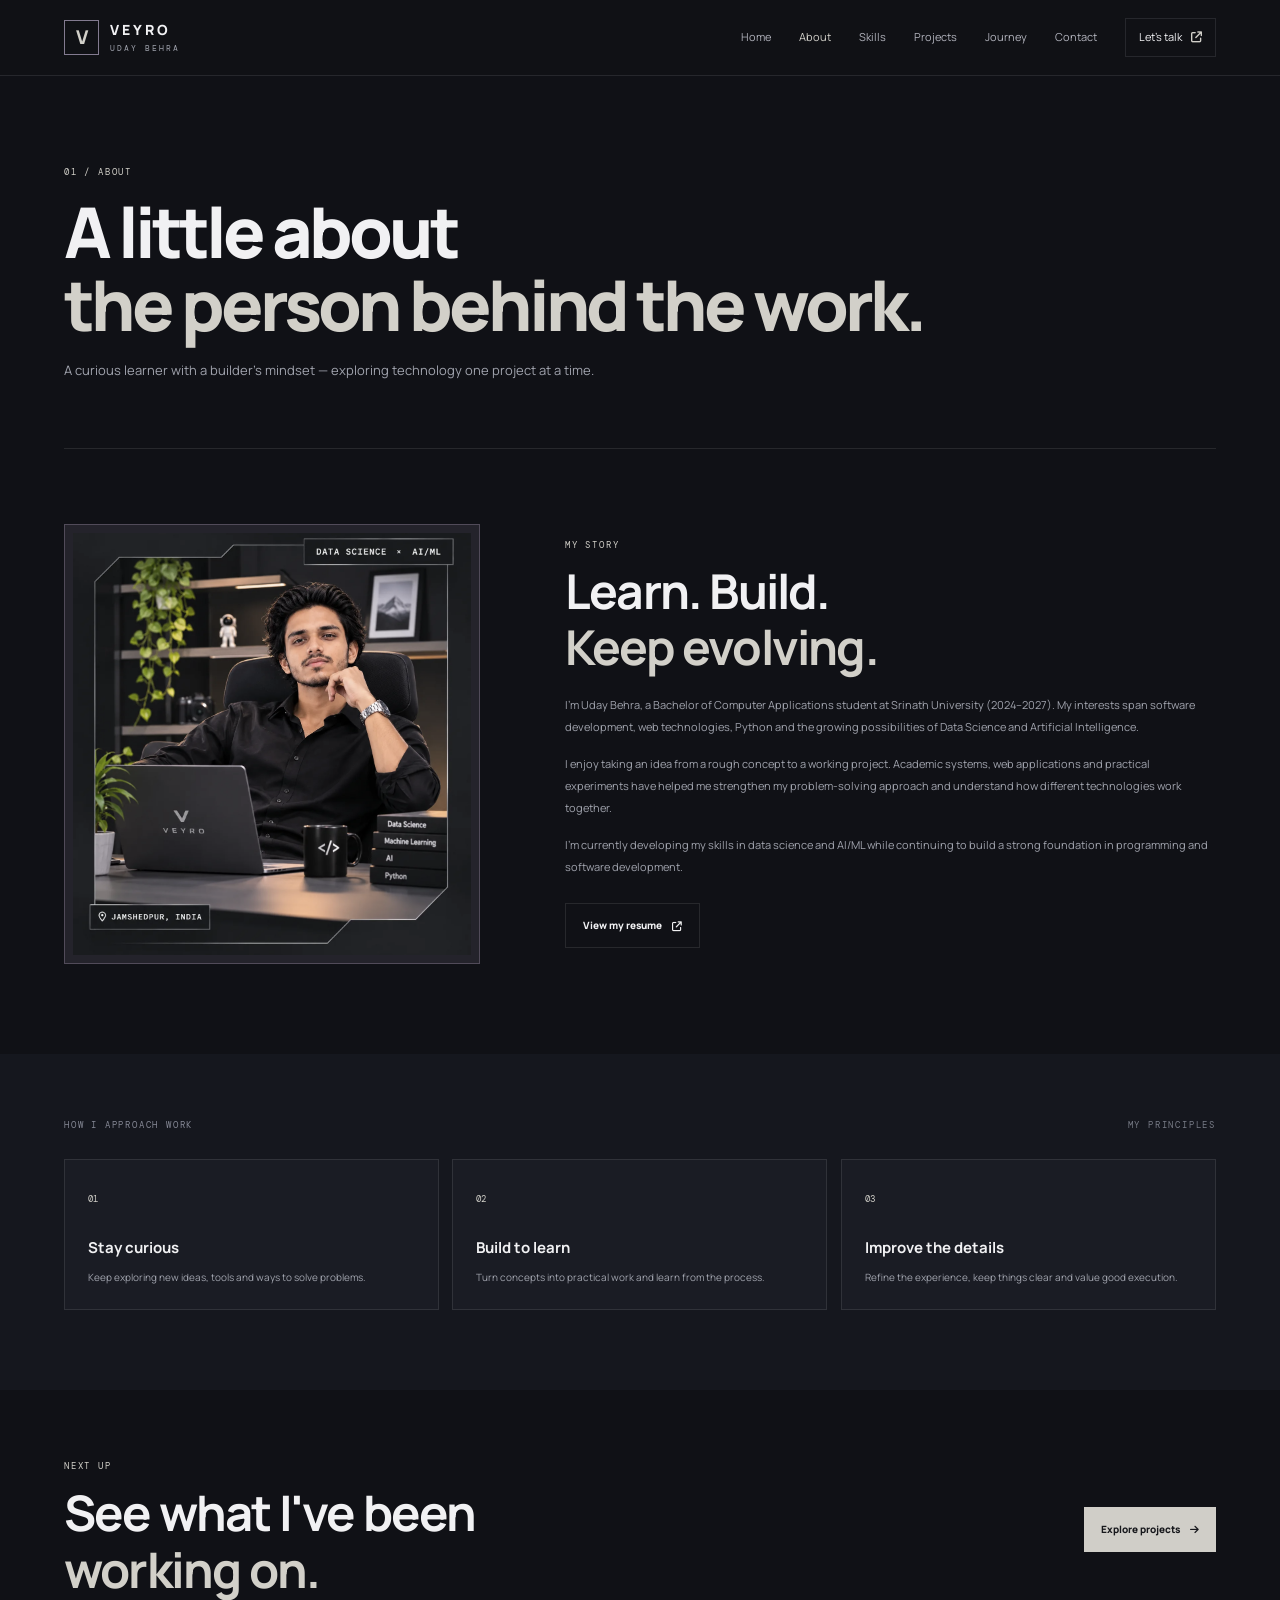
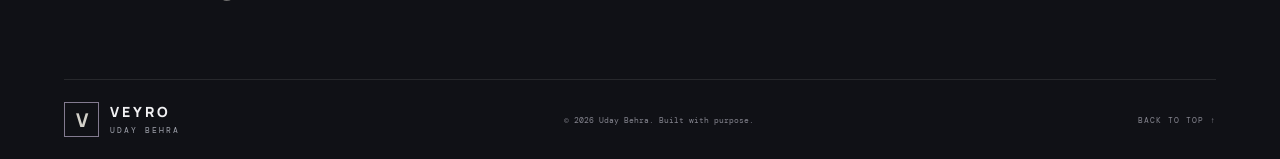
==== commit 7b2d07fb: "Optimize VEYRO portfolio animations and performance" ====
--- a/about.html
+++ b/about.html
@@ -1,5 +1,6 @@
-<!doctype html><html lang="en"><head><meta charset="utf-8"><meta name="viewport" content="width=device-width,initial-scale=1"><meta name="theme-color" content="#101116"><meta name="description" content="About Uday Behra — background, approach and interests."><title>About | VEYRO — Uday Behra</title><link rel="preconnect" href="https://fonts.googleapis.com"><link rel="preconnect" href="https://fonts.gstatic.com" crossorigin><link href="https://fonts.googleapis.com/css2?family=DM+Mono:wght@400;500&family=Manrope:wght@400;500;600;700;800&display=swap" rel="stylesheet"><link rel="stylesheet" href="https://cdnjs.cloudflare.com/ajax/libs/font-awesome/6.5.2/css/all.min.css"><link rel="stylesheet" href="style.css?v=veyro-home-redesign-2"></head><body id="top"><div class="scroll-progress" id="progress"></div><header class="site-header"><a class="logo" href="index.html"><span class="logo-mark">V</span><span class="logo-type">VEYRO<small>UDAY BEHRA</small></span></a><button class="menu-toggle" id="menu" aria-label="Toggle navigation" aria-expanded="false"><i class="fa-solid fa-bars"></i></button><nav class="navigation" id="nav"><a class="" href="index.html">Home</a><a class="active" href="about.html">About</a><a class="" href="skills.html">Skills</a><a class="" href="projects.html">Projects</a><a class="" href="journey.html">Journey</a><a class="" href="contact.html">Contact</a><a class="nav-contact" href="contact.html">Let's talk <i class="fa-solid fa-arrow-up-right-from-square"></i></a></nav></header><main>
-<section class="page-hero page-shell"><p class="eyebrow">01 / ABOUT</p><h1>A little about<br><em>the person behind the work.</em></h1><p class="page-lead">A curious learner with a builder's mindset — exploring technology one project at a time.</p></section>
-<section class="about-main page-shell"><div class="about-photo reveal"><img src="assets/profile.png" alt="Uday Behra"></div><div class="about-story reveal"><p class="eyebrow">MY STORY</p><h2>Learn. Build.<br><em>Keep evolving.</em></h2><p>I'm Uday Behra, a Bachelor of Computer Applications student at Srinath University (2024–2027). My interests span software development, web technologies, Python and the growing possibilities of Data Science and Artificial Intelligence.</p><p>I enjoy taking an idea from a rough concept to a working project. Academic systems, web applications and practical experiments have helped me strengthen my problem-solving approach and understand how different technologies work together.</p><p>I'm currently developing my skills in data science and AI/ML while continuing to build a strong foundation in programming and software development.</p><a class="button button-outline" href="assets/Uday-Behra-Resume.pdf" target="_blank" rel="noopener">View my resume <i class="fa-solid fa-arrow-up-right-from-square"></i></a></div></section>
+<!DOCTYPE html>
+<html lang="en"><head><meta charset="utf-8"/><meta content="width=device-width,initial-scale=1" name="viewport"/><meta content="#101116" name="theme-color"/><meta content="About Uday Behra — background, approach and interests." name="description"/><title>About | VEYRO — Uday Behra</title><link href="https://fonts.googleapis.com" rel="preconnect"/><link crossorigin="" href="https://fonts.gstatic.com" rel="preconnect"/><link href="https://fonts.googleapis.com/css2?family=DM+Mono:wght@400;500&amp;family=Manrope:wght@400;500;600;700;800&amp;display=swap" rel="stylesheet"/><link href="https://cdnjs.cloudflare.com/ajax/libs/font-awesome/6.5.2/css/all.min.css" rel="stylesheet"/><link href="style.css?v=veyro-performance-1" rel="stylesheet"/></head><body id="top"><div class="scroll-progress" id="progress"></div><header class="site-header"><a class="logo" href="index.html"><span class="logo-mark">V</span><span class="logo-type">VEYRO<small>UDAY BEHRA</small></span></a><button aria-expanded="false" aria-label="Toggle navigation" class="menu-toggle" id="menu"><i class="fa-solid fa-bars"></i></button><nav class="navigation" id="nav"><a class="" href="index.html">Home</a><a class="active" href="about.html">About</a><a class="" href="skills.html">Skills</a><a class="" href="projects.html">Projects</a><a class="" href="journey.html">Journey</a><a class="" href="contact.html">Contact</a><a class="nav-contact" href="contact.html">Let's talk <i class="fa-solid fa-arrow-up-right-from-square"></i></a></nav></header><main>
+<section class="page-hero page-shell"><p class="eyebrow">01 / ABOUT</p><h1>A little about<br/><em>the person behind the work.</em></h1><p class="page-lead">A curious learner with a builder's mindset — exploring technology one project at a time.</p></section>
+<section class="about-main page-shell"><div class="about-photo reveal"><img alt="Uday Behra" decoding="async" fetchpriority="high" loading="eager" src="assets/profile.webp"/></div><div class="about-story reveal"><p class="eyebrow">MY STORY</p><h2>Learn. Build.<br/><em>Keep evolving.</em></h2><p>I'm Uday Behra, a Bachelor of Computer Applications student at Srinath University (2024–2027). My interests span software development, web technologies, Python and the growing possibilities of Data Science and Artificial Intelligence.</p><p>I enjoy taking an idea from a rough concept to a working project. Academic systems, web applications and practical experiments have helped me strengthen my problem-solving approach and understand how different technologies work together.</p><p>I'm currently developing my skills in data science and AI/ML while continuing to build a strong foundation in programming and software development.</p><a class="button button-outline" href="assets/Uday-Behra-Resume.pdf" rel="noopener" target="_blank">View my resume <i class="fa-solid fa-arrow-up-right-from-square"></i></a></div></section>
 <section class="values-section"><div class="page-shell"><div class="section-kicker">HOW I APPROACH WORK <span>MY PRINCIPLES</span></div><div class="values-grid"><article class="value-card reveal"><span>01</span><h3>Stay curious</h3><p>Keep exploring new ideas, tools and ways to solve problems.</p></article><article class="value-card reveal"><span>02</span><h3>Build to learn</h3><p>Turn concepts into practical work and learn from the process.</p></article><article class="value-card reveal"><span>03</span><h3>Improve the details</h3><p>Refine the experience, keep things clear and value good execution.</p></article></div></div></section>
-<section class="page-cta page-shell"><div><p class="eyebrow">NEXT UP</p><h2>See what I've been<br><em>working on.</em></h2></div><a class="button button-primary" href="projects.html">Explore projects <i class="fa-solid fa-arrow-right"></i></a></section></main><footer class="site-footer"><a class="logo" href="index.html"><span class="logo-mark">V</span><span class="logo-type">VEYRO<small>UDAY BEHRA</small></span></a><p>© <span id="year"></span> Uday Behra. Built with purpose.</p><a href="#top">BACK TO TOP ↑</a></footer><script src="script.js?v=veyro-home-redesign-2"></script></body></html>+<section class="page-cta page-shell"><div><p class="eyebrow">NEXT UP</p><h2>See what I've been<br/><em>working on.</em></h2></div><a class="button button-primary" href="projects.html">Explore projects <i class="fa-solid fa-arrow-right"></i></a></section></main><footer class="site-footer"><a class="logo" href="index.html"><span class="logo-mark">V</span><span class="logo-type">VEYRO<small>UDAY BEHRA</small></span></a><p>© <span id="year"></span> Uday Behra. Built with purpose.</p><a href="#top">BACK TO TOP ↑</a></footer><script src="script.js?v=veyro-performance-1"></script></body></html>
--- a/style.css
+++ b/style.css
@@ -2,4 +2,23 @@
 @media(max-width:900px){.navigation{gap:15px}.navigation>a{font-size:10px}.home-hero{gap:25px}.portrait-frame{width:100%;height:420px}.about-main{gap:45px}.contact-main{gap:40px}}
 @media(max-width:700px){.home-stats{grid-template-columns:1fr 1fr;row-gap:12px}.stat-item:nth-child(2){border-right:0}.site-header{height:70px}.menu-toggle{display:block}.navigation{display:none;position:absolute;top:70px;left:0;right:0;background:#15171e;padding:16px 5%;border-bottom:1px solid var(--line);align-items:stretch;gap:0}.navigation.show{display:flex;flex-direction:column}.navigation>a{padding:11px 0;font-size:12px}.navigation .nav-contact{margin-top:7px;padding:11px}.home-hero{grid-template-columns:1fr;padding:55px 0 65px;gap:15px}.home-copy{text-align:center}.availability{margin-bottom:20px}.home-copy h1{font-size:clamp(43px,10vw,62px);letter-spacing:-2.5px}.hero-intro{margin:auto}.hero-actions,.hero-social{justify-content:center}.home-visual{height:390px}.portrait-frame{width:min(100%,330px);height:350px}.note-top{right:0;top:35px}.note-bottom{left:0;bottom:30px}.home-intro-grid{grid-template-columns:1fr;gap:22px}.home-focus{padding:55px 0}.focus-grid{grid-template-columns:1fr}.focus-card{min-height:175px}.home-bottom,.page-cta{align-items:flex-start;flex-direction:column}.page-hero{padding-top:65px;padding-bottom:48px}.page-hero h1{font-size:clamp(42px,10vw,60px);letter-spacing:-2.5px}.about-main{grid-template-columns:1fr;gap:30px;padding-top:45px;padding-bottom:60px}.about-photo{height:370px;max-width:360px}.values-grid{grid-template-columns:1fr}.value-card h3{margin-top:14px}.skill-category{grid-template-columns:1fr;gap:16px}.project-feature{grid-template-columns:1fr}.project-visual{height:220px;min-height:0}.project-description{padding:24px}.project-row{grid-template-columns:42px 1fr auto;gap:12px;padding:18px 0}.project-icon{width:40px;height:40px}.project-row h3{font-size:13px}.project-row p{font-size:9px}.project-static{display:none}.timeline-entry{grid-template-columns:75px 12px 1fr;gap:12px}.timeline-entry h2{font-size:15px}.certificate-grid{grid-template-columns:1fr}.contact-main{grid-template-columns:1fr;gap:35px;padding-top:45px;padding-bottom:65px}.site-footer{flex-wrap:wrap}.site-footer p{order:3;width:100%}}
 @media(max-width:460px){.home-stats{grid-template-columns:1fr 1fr}.stat-item{justify-content:flex-start;padding:8px}.stat-item>i{font-size:18px}.stat-item strong{font-size:16px}.hero-actions{flex-direction:column}.button{width:100%}.home-visual{height:330px}.portrait-frame{width:min(100%,280px);height:290px}.visual-note{font-size:7px;padding:9px}.home-intro h2,.home-bottom h2,.page-cta h2{font-size:34px}.page-hero h1{font-size:41px}.about-photo{height:320px}.project-row{grid-template-columns:35px 1fr auto;gap:9px}.project-icon{width:34px;height:34px;font-size:14px}.project-row>div>span{font-size:7px}.timeline-entry{grid-template-columns:60px 10px 1fr;gap:9px}.timeline-entry time{font-size:8px}.timeline-entry p{font-size:9px}.certificate-grid img{width:88px;height:65px}.contact-form{padding:20px}.site-footer p{font-size:7px}}
-@keyframes pageEnter{from{opacity:0;transform:translateY(5px)}to{opacity:1;transform:none}}body.page-leaving{opacity:0;transform:translateY(4px)}@media(prefers-reduced-motion:reduce){body{animation:none;transition:none}body.page-leaving{opacity:1}html{scroll-behavior:auto}*,*:before,*:after{transition:none!important;animation:none!important}.reveal{opacity:1;transform:none}}+@keyframes pageEnter{from{opacity:0;transform:translateY(5px)}to{opacity:1;transform:none}}body.page-leaving{opacity:0;transform:translateY(4px)}@media(prefers-reduced-motion:reduce){body{animation:none;transition:none}body.page-leaving{opacity:1}html{scroll-behavior:auto}*,*:before,*:after{transition:none!important;animation:none!important}.reveal{opacity:1;transform:none}}
+
+/* VEYRO performance + motion refinement */
+html { scroll-behavior: smooth; }
+img { height: auto; }
+.portrait-frame img, .about-photo img, .project-visual img, .certificate-grid img {
+  backface-visibility: hidden;
+}
+.navigation, .button, .focus-card, .value-card, .project-visual img,
+.hero-social a, .under-link, .contact-methods a {
+  will-change: auto;
+}
+.focus-card:hover, .value-card:hover { transform: translateY(-4px); }
+.project-visual img { transition: transform .45s ease; }
+.project-visual:hover img { transform: scale(1.025); }
+.reveal { content-visibility: auto; }
+@media (prefers-reduced-motion: reduce) {
+  html { scroll-behavior: auto; }
+  .reveal { content-visibility: visible; }
+}
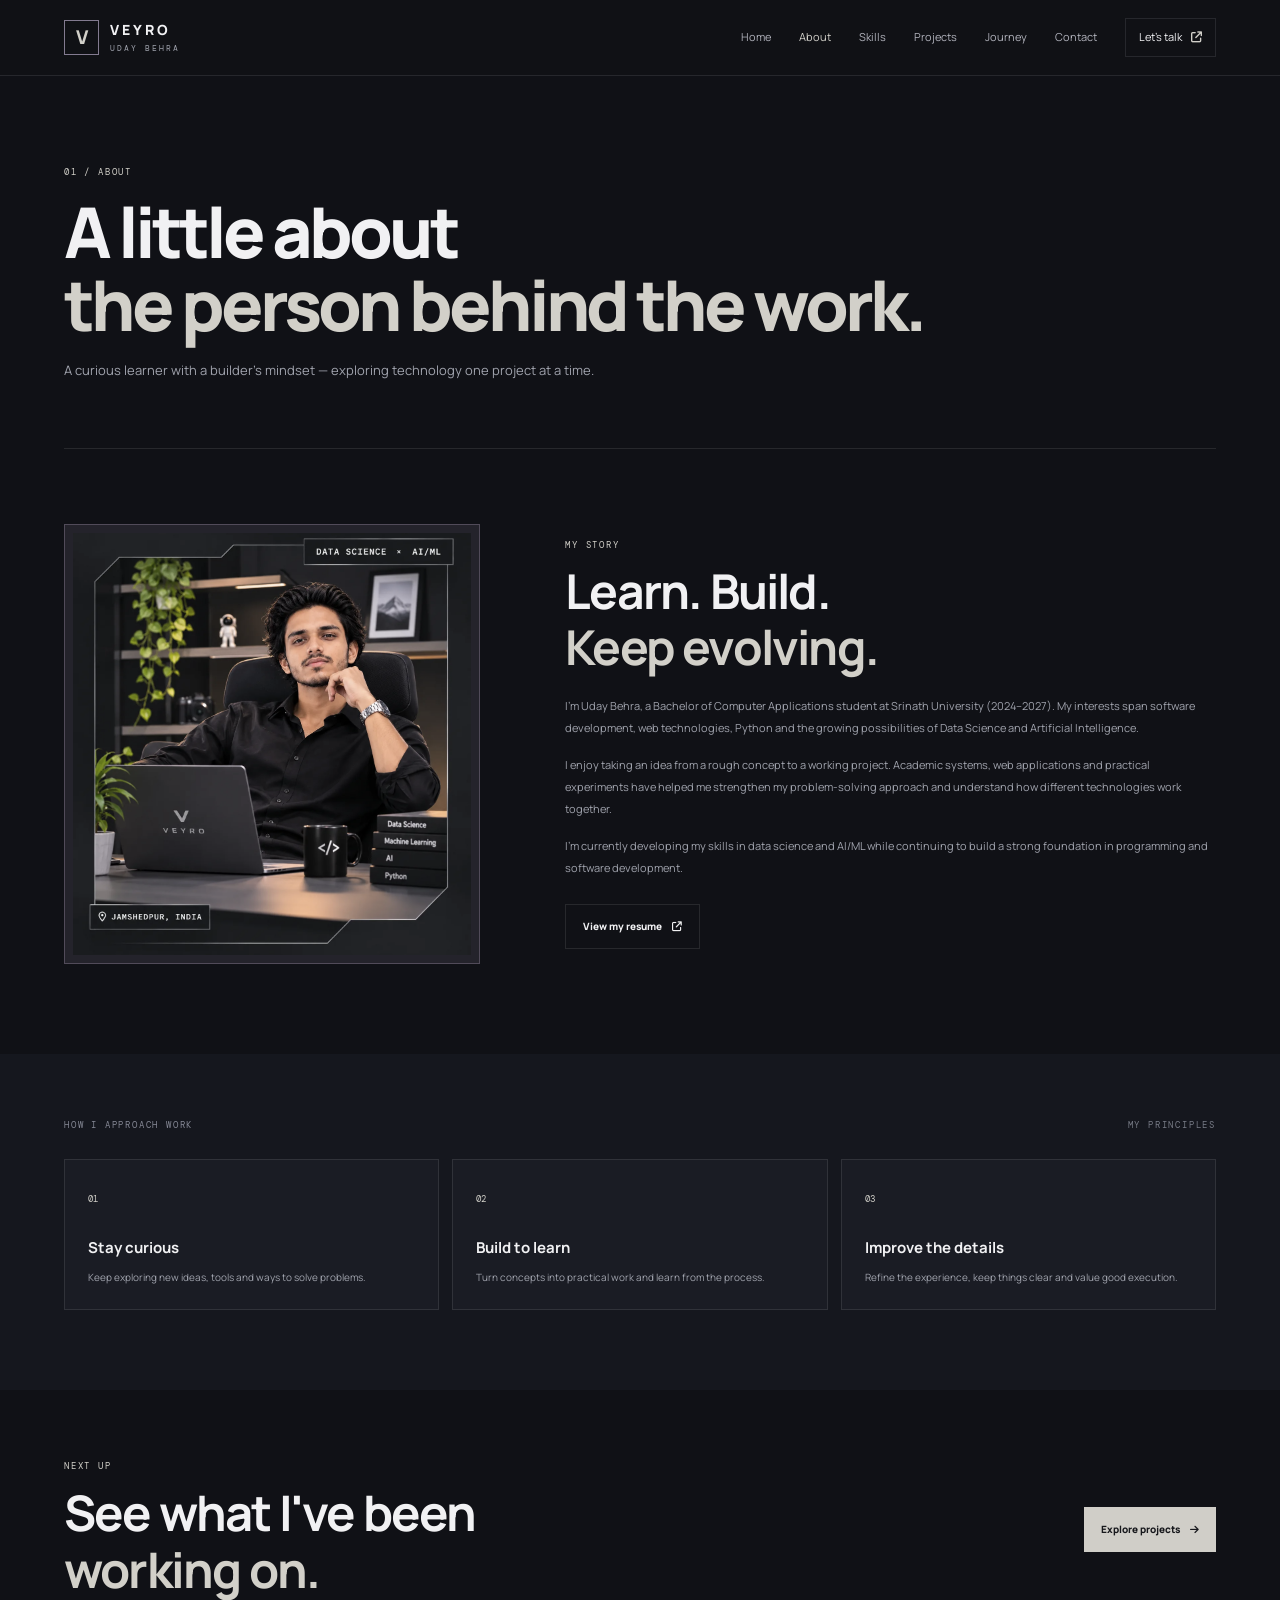
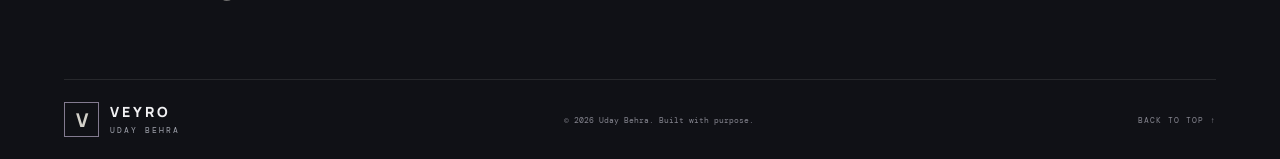
==== commit 4c5fa19c: "Refresh portfolio asset cache version" ====
--- a/about.html
+++ b/about.html
@@ -1,6 +1,6 @@
 <!DOCTYPE html>
-<html lang="en"><head><meta charset="utf-8"/><meta content="width=device-width,initial-scale=1" name="viewport"/><meta content="#101116" name="theme-color"/><meta content="About Uday Behra — background, approach and interests." name="description"/><title>About | VEYRO — Uday Behra</title><link href="https://fonts.googleapis.com" rel="preconnect"/><link crossorigin="" href="https://fonts.gstatic.com" rel="preconnect"/><link href="https://fonts.googleapis.com/css2?family=DM+Mono:wght@400;500&amp;family=Manrope:wght@400;500;600;700;800&amp;display=swap" rel="stylesheet"/><link href="https://cdnjs.cloudflare.com/ajax/libs/font-awesome/6.5.2/css/all.min.css" rel="stylesheet"/><link href="style.css?v=veyro-performance-1" rel="stylesheet"/></head><body id="top"><div class="scroll-progress" id="progress"></div><header class="site-header"><a class="logo" href="index.html"><span class="logo-mark">V</span><span class="logo-type">VEYRO<small>UDAY BEHRA</small></span></a><button aria-expanded="false" aria-label="Toggle navigation" class="menu-toggle" id="menu"><i class="fa-solid fa-bars"></i></button><nav class="navigation" id="nav"><a class="" href="index.html">Home</a><a class="active" href="about.html">About</a><a class="" href="skills.html">Skills</a><a class="" href="projects.html">Projects</a><a class="" href="journey.html">Journey</a><a class="" href="contact.html">Contact</a><a class="nav-contact" href="contact.html">Let's talk <i class="fa-solid fa-arrow-up-right-from-square"></i></a></nav></header><main>
+<html lang="en"><head><meta charset="utf-8"/><meta content="width=device-width,initial-scale=1" name="viewport"/><meta content="#101116" name="theme-color"/><meta content="About Uday Behra — background, approach and interests." name="description"/><title>About | VEYRO — Uday Behra</title><link href="https://fonts.googleapis.com" rel="preconnect"/><link crossorigin="" href="https://fonts.gstatic.com" rel="preconnect"/><link href="https://fonts.googleapis.com/css2?family=DM+Mono:wght@400;500&amp;family=Manrope:wght@400;500;600;700;800&amp;display=swap" rel="stylesheet"/><link href="https://cdnjs.cloudflare.com/ajax/libs/font-awesome/6.5.2/css/all.min.css" rel="stylesheet"/><link href="style.css?v=veyro-performance-2" rel="stylesheet"/></head><body id="top"><div class="scroll-progress" id="progress"></div><header class="site-header"><a class="logo" href="index.html"><span class="logo-mark">V</span><span class="logo-type">VEYRO<small>UDAY BEHRA</small></span></a><button aria-expanded="false" aria-label="Toggle navigation" class="menu-toggle" id="menu"><i class="fa-solid fa-bars"></i></button><nav class="navigation" id="nav"><a class="" href="index.html">Home</a><a class="active" href="about.html">About</a><a class="" href="skills.html">Skills</a><a class="" href="projects.html">Projects</a><a class="" href="journey.html">Journey</a><a class="" href="contact.html">Contact</a><a class="nav-contact" href="contact.html">Let's talk <i class="fa-solid fa-arrow-up-right-from-square"></i></a></nav></header><main>
 <section class="page-hero page-shell"><p class="eyebrow">01 / ABOUT</p><h1>A little about<br/><em>the person behind the work.</em></h1><p class="page-lead">A curious learner with a builder's mindset — exploring technology one project at a time.</p></section>
 <section class="about-main page-shell"><div class="about-photo reveal"><img alt="Uday Behra" decoding="async" fetchpriority="high" loading="eager" src="assets/profile.webp"/></div><div class="about-story reveal"><p class="eyebrow">MY STORY</p><h2>Learn. Build.<br/><em>Keep evolving.</em></h2><p>I'm Uday Behra, a Bachelor of Computer Applications student at Srinath University (2024–2027). My interests span software development, web technologies, Python and the growing possibilities of Data Science and Artificial Intelligence.</p><p>I enjoy taking an idea from a rough concept to a working project. Academic systems, web applications and practical experiments have helped me strengthen my problem-solving approach and understand how different technologies work together.</p><p>I'm currently developing my skills in data science and AI/ML while continuing to build a strong foundation in programming and software development.</p><a class="button button-outline" href="assets/Uday-Behra-Resume.pdf" rel="noopener" target="_blank">View my resume <i class="fa-solid fa-arrow-up-right-from-square"></i></a></div></section>
 <section class="values-section"><div class="page-shell"><div class="section-kicker">HOW I APPROACH WORK <span>MY PRINCIPLES</span></div><div class="values-grid"><article class="value-card reveal"><span>01</span><h3>Stay curious</h3><p>Keep exploring new ideas, tools and ways to solve problems.</p></article><article class="value-card reveal"><span>02</span><h3>Build to learn</h3><p>Turn concepts into practical work and learn from the process.</p></article><article class="value-card reveal"><span>03</span><h3>Improve the details</h3><p>Refine the experience, keep things clear and value good execution.</p></article></div></div></section>
-<section class="page-cta page-shell"><div><p class="eyebrow">NEXT UP</p><h2>See what I've been<br/><em>working on.</em></h2></div><a class="button button-primary" href="projects.html">Explore projects <i class="fa-solid fa-arrow-right"></i></a></section></main><footer class="site-footer"><a class="logo" href="index.html"><span class="logo-mark">V</span><span class="logo-type">VEYRO<small>UDAY BEHRA</small></span></a><p>© <span id="year"></span> Uday Behra. Built with purpose.</p><a href="#top">BACK TO TOP ↑</a></footer><script src="script.js?v=veyro-performance-1"></script></body></html>+<section class="page-cta page-shell"><div><p class="eyebrow">NEXT UP</p><h2>See what I've been<br/><em>working on.</em></h2></div><a class="button button-primary" href="projects.html">Explore projects <i class="fa-solid fa-arrow-right"></i></a></section></main><footer class="site-footer"><a class="logo" href="index.html"><span class="logo-mark">V</span><span class="logo-type">VEYRO<small>UDAY BEHRA</small></span></a><p>© <span id="year"></span> Uday Behra. Built with purpose.</p><a href="#top">BACK TO TOP ↑</a></footer><script src="script.js?v=veyro-performance-2"></script></body></html>
--- a/style.css
+++ b/style.css
@@ -22,3 +22,34 @@
   html { scroll-behavior: auto; }
   .reveal { content-visibility: visible; }
 }
+
+
+/* VEYRO refinement: accessible focus, restrained motion and stable rendering */
+:focus-visible {
+  outline: 2px solid var(--accent2);
+  outline-offset: 4px;
+}
+.reveal { content-visibility: visible; }
+.site-header { -webkit-backdrop-filter: blur(14px); }
+.menu-toggle { min-width: 42px; min-height: 42px; cursor: pointer; }
+.navigation a:focus-visible, .button:focus-visible, .logo:focus-visible {
+  outline-offset: 5px;
+}
+@media (hover: hover) and (pointer: fine) {
+  .focus-card, .value-card, .project-row, .stat-item {
+    transition: transform .24s ease, border-color .24s ease, background-color .24s ease;
+  }
+  .project-row:hover { background: rgba(255,255,255,.018); }
+}
+@media (max-width: 700px) {
+  .navigation { box-shadow: 0 18px 24px rgba(0,0,0,.18); }
+  .navigation a { min-height: 42px; display: flex; align-items: center; }
+}
+@media (prefers-reduced-motion: reduce) {
+  *, *::before, *::after {
+    scroll-behavior: auto !important;
+    animation-duration: .01ms !important;
+    animation-iteration-count: 1 !important;
+    transition-duration: .01ms !important;
+  }
+}
